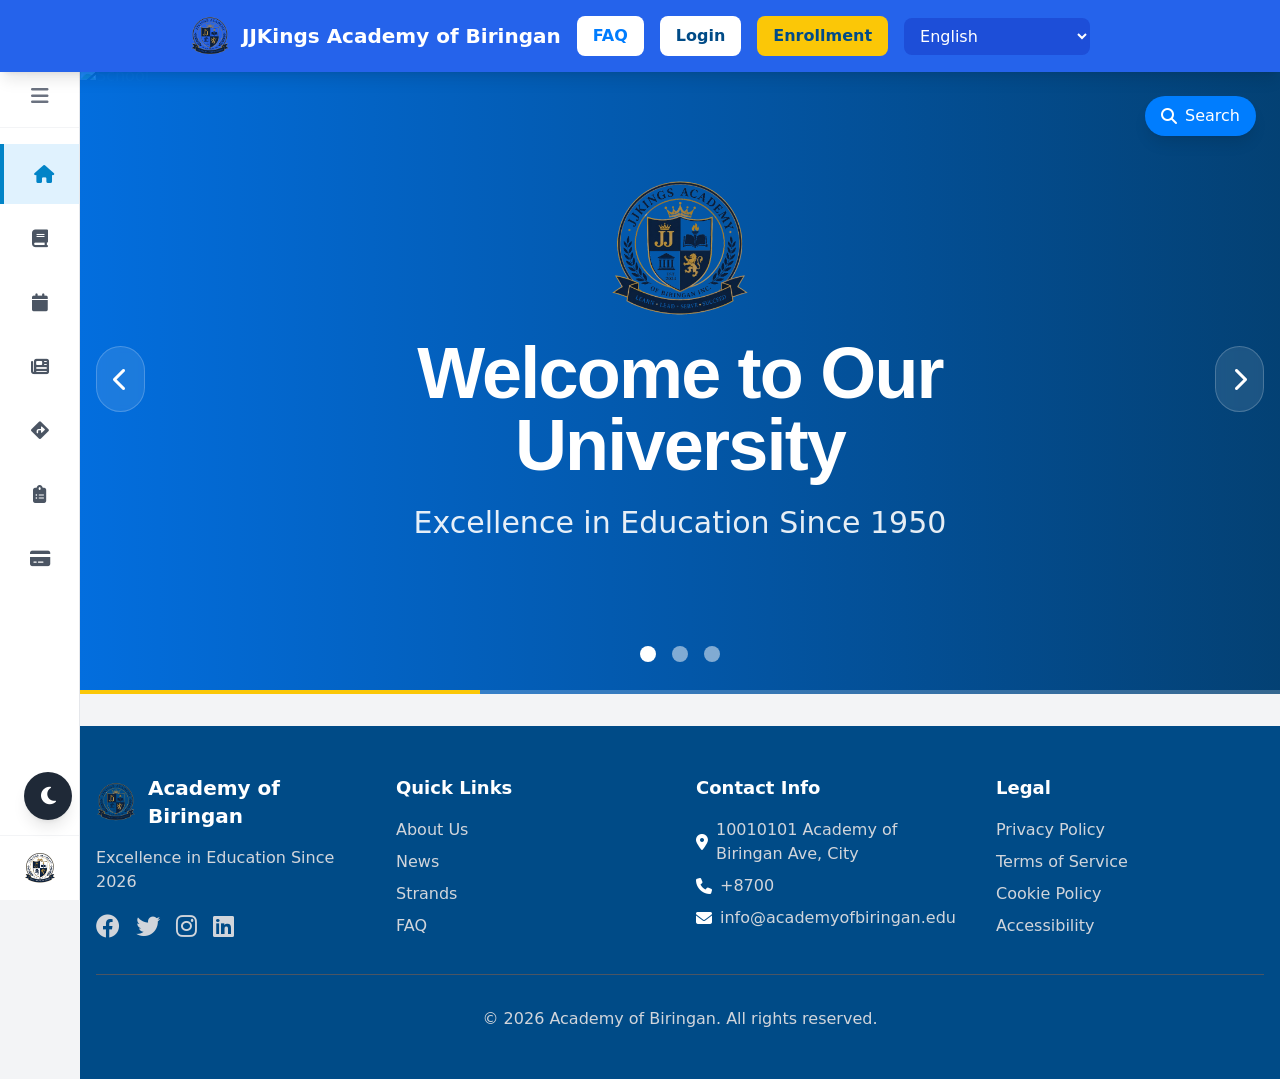
==== index.html @ 18d819c7 "Add files via upload" ====
<!doctype html>
<html lang="en">
  <head>
    <meta charset="UTF-8" />
    <meta name="viewport" content="width=device-width, initial-scale=1.0" />
    <title>Enrollment System</title>
    <script>
      (function() {
        const isDark = localStorage.getItem('darkMode') === 'enabled';
        if (isDark) {
          document.documentElement.classList.add('dark-mode');
        }
      })();
    </script>
    <script src="javascript/tailwind.js"></script>
    <link rel="stylesheet" href="css/all.min.css" />
    <script src="javascript/sweetalert2.all.min.js"></script>
    <script src="javascript/vue.global.js"></script>
    <link rel="stylesheet" href="css/styles.css" />
  </head>
  <body class="bg-gray-100 min-h-screen overflow-x-hidden">
    <!-- Welcome Page Navigation -->
    <nav
      id="welcomeNav"
      class="bg-blue-600 shadow-lg fixed top-0 left-0 right-0 z-50"
    >
      <div class="max-w-7xl mx-auto px-4">
        <div class="flex justify-center items-center py-4 space-x-4">
          <div class="flex items-center space-x-3">
            <img src="img/new-logo.png" alt="Academy of Biringan Logo" class="h-10 w-auto" />
            <span class="text-white font-bold text-xl">JJKings Academy of Biringan</span>
          </div>
          <button
            onclick="showFAQModal()"
            class="bg-white text-[#007dfe] px-4 py-2 rounded-lg hover:bg-gray-100 transition font-bold"
          >
            FAQ
          </button>
          <button
            id="navLoginBtn"
            onclick="showLoginModal()"
            class="bg-white text-[#004b87] px-4 py-2 rounded-lg hover:bg-gray-100 transition font-bold"
          >
            Login
          </button>
          <button
            id="navLogoutBtn"
            onclick="showLogoutConfirmation()"
            class="bg-red-500 text-white px-4 py-2 rounded-lg hover:bg-red-600 transition font-bold hidden"
          >
            Logout
          </button>
          <button
            id="navEnrollBtn"
            onclick="window.location.href='register.html'"
            class="bg-[#fbc707] text-[#004b87] px-4 py-2 rounded-lg hover:bg-[#e5b500] transition font-bold"
          >
            Enrollment
          </button>
          <select
            id="languageSelect"
            class="bg-blue-700 text-white px-3 py-2 rounded-lg border-none cursor-pointer"
            onchange="changeLanguage(this.value)"
          >
            <option value="en">English</option>
            <option value="id">Bahasa Indonesia</option>
            <option value="zh">中文</option>
            <option value="ar">العربية</option>
            <option value="es">Español</option>
            <option value="fr">Français</option>
            <option value="de">Deutsch</option>
            <option value="ja">日本語</option>
            <option value="ko">한국어</option>
            <option value="pt">Português</option>
            <option value="ru">Русский</option>
            <option value="hi">हिन्दी</option>
            <option value="th">ไทย</option>
            <option value="vi">Tiếng Việt</option>
            <option value="tl">Filipino</option>
            <option value="ceb">Cebuano</option>
            <option value="ilo">Ilocano</option>
            <option value="hil">Hiligaynon</option>
          </select>
        </div>
      </div>
    </nav>

    <!-- Side Navigation Sidebar -->
    <div
      id="sidebarNav"
      class="fixed top-16 left-0 bottom-0 w-20 bg-white border-r border-gray-200 z-40 transition-all duration-300 flex flex-col justify-between"
    >
      <!-- Top Section: Menu Toggle & Navigation Items -->
      <div class="flex flex-col w-full">
        <!-- Toggle Button -->
        <button
          onclick="toggleSidebar()"
          class="flex items-center justify-center h-16 w-full text-gray-500 hover:text-gray-800 hover:bg-gray-100 transition border-b border-gray-100"
          title="Toggle Sidebar"
        >
          <i id="sidebarToggleIcon" class="fas fa-bars text-xl"></i>
        </button>

        <!-- Navigation Buttons -->
        <div class="flex flex-col space-y-1 py-4 w-full">
          <button
            onclick="switchTab('home')"
            class="tab-btn active flex items-center px-6 py-4 w-full text-gray-700 hover:bg-gray-100 transition whitespace-nowrap"
            data-tab="home"
            title="Home"
          >
            <i class="fas fa-home text-lg min-w-[32px]"></i>
            <span class="sidebar-text font-semibold text-sm">Home</span>
          </button>

          <button
            onclick="switchTab('programs')"
            class="tab-btn flex items-center px-6 py-4 w-full text-gray-700 hover:bg-gray-100 transition whitespace-nowrap"
            data-tab="programs"
            title="Programs"
          >
            <i class="fas fa-book text-lg min-w-[32px]"></i>
            <span class="sidebar-text font-semibold text-sm">Programs</span>
          </button>

          <button
            onclick="switchTab('events')"
            class="tab-btn flex items-center px-6 py-4 w-full text-gray-700 hover:bg-gray-100 transition whitespace-nowrap"
            data-tab="events"
            title="Events"
          >
            <i class="fas fa-calendar text-lg min-w-[32px]"></i>
            <span class="sidebar-text font-semibold text-sm">Events</span>
          </button>

          <button
            onclick="switchTab('news')"
            class="tab-btn flex items-center px-6 py-4 w-full text-gray-700 hover:bg-gray-100 transition whitespace-nowrap"
            data-tab="news"
            title="News"
          >
            <i class="fas fa-newspaper text-lg min-w-[32px]"></i>
            <span class="sidebar-text font-semibold text-sm">News</span>
          </button>

          <button
            onclick="switchTab('guide')"
            class="tab-btn flex items-center px-6 py-4 w-full text-gray-700 hover:bg-gray-100 transition whitespace-nowrap"
            data-tab="guide"
            title="Guide"
          >
            <i class="fas fa-directions text-lg min-w-[32px]"></i>
            <span class="sidebar-text font-semibold text-sm">Guide</span>
          </button>

          <button
            onclick="switchTab('requirements')"
            class="tab-btn flex items-center px-6 py-4 w-full text-gray-700 hover:bg-gray-100 transition whitespace-nowrap"
            data-tab="requirements"
            title="Requirements"
          >
            <i class="fas fa-clipboard-list text-lg min-w-[32px]"></i>
            <span class="sidebar-text font-semibold text-sm">Requirements</span>
          </button>

          <button
            onclick="switchTab('payment')"
            class="tab-btn flex items-center px-6 py-4 w-full text-gray-700 hover:bg-gray-100 transition whitespace-nowrap"
            data-tab="payment"
            title="Payment"
          >
            <i class="fas fa-credit-card text-lg min-w-[32px]"></i>
            <span class="sidebar-text font-semibold text-sm">Payment</span>
          </button>
        </div>
      </div>
      
      <!-- Bottom Section: Brand Logo -->
      <div class="py-4 border-t border-gray-100 flex justify-center items-center">
        <img src="img/new-logo.png" alt="Academy Logo" class="h-8 w-auto object-contain" />
      </div>
    </div>

    <!-- Main System Navigation -->
    <nav
      id="mainNav"
      class="bg-indigo-600 shadow-lg hidden fixed top-0 left-0 right-0 z-50"
    >
      <div class="max-w-7xl mx-auto px-4">
        <div class="flex justify-between items-center py-4">
          <div class="flex items-center space-x-2">
            <i class="fas fa-graduation-cap text-white text-2xl"></i>
            <span class="text-white font-bold text-xl">Enrollment System</span>
          </div>
          <div class="flex space-x-4">
            <button
              onclick="showAuthenticatedView(currentUser)"
              class="nav-btn text-white hover:bg-indigo-700 px-4 py-2 rounded-lg transition"
            >
              <i class="fas fa-tachometer-alt mr-2"></i>Dashboard
            </button>
            <button
              onclick="logoutUser()"
              class="nav-btn text-white hover:bg-indigo-700 px-4 py-2 rounded-lg transition"
            >
              <i class="fas fa-sign-out-alt mr-2"></i>Logout
            </button>
          </div>
        </div>
      </div>
    </nav>

    <!-- Main Content -->
    <main class="w-full transition-all duration-300">
      <!-- Home Tab Content -->
      <div id="home-tab" class="tab-content active">
        <!-- Welcome/Landing Section -->
        <section id="welcome" class="section w-full">
          <!-- Image Slider -->
          <div
            class="relative w-full h-[70vh] bg-gray-900 overflow-hidden"
          >
            <div id="slider" class="relative w-full h-full">
              <!-- Slide 1 -->
              <div
                class="slide absolute inset-0 transition-all duration-1000 ease-in-out opacity-100 transform scale-100"
              >
                <img
                  src="../Enrollment System/img/view_jjkings.png"
                  alt="School"
                  class="w-full h-full object-cover"
                />
                <div
                  class="absolute inset-0 bg-gradient-to-r from-[#007dfe]/85 to-[#004b87]/80"
                ></div>
                <div class="absolute inset-0 flex items-center justify-center">
                  <div class="text-center text-white px-4 max-w-4xl">
                      <img
                        src="img/new-logo.png"
                        alt="Academy Logo"
                        class="h-36 w-auto mx-auto mb-4 animate-pulse object-contain"
                      />
                    <h1
                      class="text-5xl md:text-7xl font-extrabold mb-6 tracking-tight"
                      style="font-family: &quot;Inter&quot;, sans-serif"
                    >
                      Welcome to Our Academy of Biringan
                    </h1>
                    <p class="text-xl md:text-3xl font-light mb-10 opacity-90">
                      Established 2026
                    </p>
                  </div>
                </div>
              </div>
              <!-- Slide 2 -->
              <div
                class="slide absolute inset-0 transition-all duration-1000 ease-in-out opacity-0 transform scale-105 pointer-events-none"
              >
                <img
                  src="https://images.unsplash.com/photo-1523050854058-8df90110c9f1?ixlib=rb-4.0.3&auto=format&fit=crop&w=1920&q=80"
                  alt="Students"
                  class="w-full h-full object-cover pointer-events-none"
                />
                <div
                  class="absolute inset-0 bg-gradient-to-r from-[#004b87]/85 to-[#007dfe]/80 pointer-events-none"
                ></div>
                <div
                  class="absolute inset-0 flex items-center justify-between px-8 md:px-16 z-10 pointer-events-none"
                >
                  <div
                    class="text-white max-w-4xl relative z-20 pointer-events-none"
                  >
                    <div class="mb-6">
                      <i
                        class="fas fa-users text-[#fbc707] text-6xl mb-4 animate-pulse"
                      ></i>
                    </div>
                    <h1
                      class="text-5xl md:text-7xl font-extrabold mb-6 tracking-tight"
                      style="font-family: &quot;Inter&quot;, sans-serif"
                    >
                      Join Our Community
                    </h1>
                    <p class="text-xl md:text-3xl font-light mb-6 opacity-90">
                      Learn, Grow, and Succeed Together
                    </p>
                    <div class="my-8 py-4 border-t border-b border-white/30">
                      <i
                        class="fas fa-book text-[#fbc707] text-5xl mb-4 animate-pulse"
                      ></i>
                      <h2
                        class="text-4xl md:text-5xl font-extrabold mb-4 tracking-tight"
                        style="font-family: &quot;Inter&quot;, sans-serif"
                      >
                        Mythical-Class Facilities
                      </h2>
                      <p class="text-xl md:text-2xl font-light opacity-90">
                        Modern Academy with State-of-the-Art Resources
                      </p>
                    </div>
                  </div>
                  <div class="z-30 pointer-events-none flex flex-col gap-4">
                    <button
                      id="enrollNowButton"
                      class="bg-[#fbc707] text-[#004b87] px-10 py-4 rounded-2xl text-xl font-bold hover:bg-[#e5b500] transition transform hover:scale-105 shadow-2xl cursor-pointer pointer-events-auto"
                    >
                      <i class="fas fa-user-plus mr-2"></i>Enroll Now!
                    </button>
                    <button
                      onclick="window.location.href='register.html'"
                      class="bg-white/20 backdrop-blur-sm text-white px-10 py-4 rounded-2xl text-xl font-semibold hover:bg-white/30 transition border-2 border-white/30 cursor-pointer pointer-events-auto"
                    >
                      <i class="fas fa-user-plus mr-2"></i>Enroll Now
                    </button>
                  </div>
                </div>
              </div>
              <!-- Slide 4 - News -->
              <div
                class="slide absolute inset-0 transition-all duration-1000 ease-in-out opacity-0 transform scale-105 pointer-events-none"
              >
                <img
                  src="https://images.unsplash.com/photo-1509062522246-3755977927d7?ixlib=rb-4.0.3&auto=format&fit=crop&w=1920&q=80"
                  alt="News"
                  class="w-full h-full object-cover pointer-events-none"
                />
                <div
                  class="absolute inset-0 bg-gradient-to-r from-[#fbc707]/85 to-[#007dfe]/80 pointer-events-none"
                ></div>
                <div
                  class="absolute inset-0 flex items-center justify-center z-10 pointer-events-none"
                >
                  <div
                    class="text-center text-white px-4 max-w-4xl relative z-20 pointer-events-none"
                  >
                    <div class="mb-6">
                      <i
                        class="fas fa-newspaper text-white text-6xl mb-4 animate-pulse"
                      ></i>
                    </div>
                    <h1
                      class="text-5xl md:text-7xl font-extrabold mb-6 tracking-tight"
                      style="font-family: &quot;Inter&quot;, sans-serif"
                    >
                      Latest News & Updates
                    </h1>
                    <p class="text-xl md:text-3xl font-light mb-10 opacity-90">
                      Stay Informed with Academy of Biringan Announcements
                    </p>
                    <button
                      onclick="switchTab('news')"
                      class="bg-white text-[#007dfe] px-10 py-4 rounded-2xl text-xl font-bold hover:bg-gray-100 transition transform hover:scale-105 shadow-2xl cursor-pointer pointer-events-auto"
                    >
                      <i class="fas fa-newspaper mr-2"></i>Latest News
                    </button>
                  </div>
                </div>
              </div>
            </div>
            <!-- Slider Progress Bar -->
            <div class="absolute bottom-0 left-0 right-0 h-1 bg-white/20 z-10">
              <div
                id="sliderProgress"
                class="h-full bg-[#fbc707] transition-all duration-1000 ease-in-out"
                style="width: 33.33%"
              ></div>
            </div>
            <!-- Slider Controls -->
            <div
              class="absolute bottom-8 left-1/2 transform -translate-x-1/2 flex space-x-4 z-10"
            >
              <button
                onclick="goToSlide(0)"
                class="slider-dot w-4 h-4 rounded-full bg-white opacity-100 transition-all duration-300 hover:scale-125"
              ></button>
              <button
                onclick="goToSlide(1)"
                class="slider-dot w-4 h-4 rounded-full bg-white opacity-50 transition-all duration-300 hover:scale-125"
              ></button>
              <button
                onclick="goToSlide(2)"
                class="slider-dot w-4 h-4 rounded-full bg-white opacity-50 transition-all duration-300 hover:scale-125"
              ></button>
            </div>
            <!-- Arrow Controls -->
            <button
              onclick="prevSlide()"
              class="absolute left-4 top-1/2 transform -translate-y-1/2 bg-white/10 backdrop-blur-sm hover:bg-white/20 text-white p-4 rounded-full transition-all duration-300 hover:scale-110 border border-white/20 z-10"
            >
              <i class="fas fa-chevron-left text-2xl"></i>
            </button>
            <button
              onclick="nextSlide()"
              class="absolute right-4 top-1/2 transform -translate-y-1/2 bg-white/10 backdrop-blur-sm hover:bg-white/20 text-white p-4 rounded-full transition-all duration-300 hover:scale-110 border border-white/20 z-10"
            >
              <i class="fas fa-chevron-right text-2xl"></i>
            </button>
          </div>
        </section>
      </div>

      <!-- News Tab Content -->
      <div id="news-tab" class="tab-content">
        <!-- News Section -->
        <section id="news" class="max-w-7xl mx-auto px-4 pt-4 pb-16">
          <div class="text-center mb-12">
            <h1 class="text-4xl font-bold text-gray-800 mb-4">Latest News</h1>
            <p class="text-xl text-gray-600">
              Stay updated with Academy of Biringan announcements and events
            </p>
          </div>
          <div class="grid md:grid-cols-3 gap-6">
            <div
              class="group bg-white rounded-xl shadow-md overflow-hidden hover:shadow-xl transition-all duration-300 transform hover:-translate-y-2"
            >
              <div class="relative h-48 w-full overflow-hidden">
                <img
                  src="img/news1.png"
                  alt="News 1"
                  class="w-full h-full object-cover transition-transform duration-500 group-hover:scale-110"
                />
              </div>
              <div class="p-6">
                <span class="text-[#007dfe] text-sm font-semibold"
                  >ENROLLMENT</span
                >
                <h3 class="text-xl font-bold text-gray-800 mt-2 mb-3">
                  Information about Enrollment
                </h3>
                <p class="text-gray-600 mb-4">
                  Start your journey at Academy of Biringan! Enrollment for the upcoming school year is now accepting applications for Junior High and Senior High students.
                </p>
                <button
                  onclick="
                    showNewsModal(
                      'Information about Enrollment',
                      'ENROLLMENT',
                      `<p class='mb-3 text-gray-500 text-xs font-semibold'><i class='fas fa-calendar-alt mr-1'></i>Published: July 1, 2026 | By: Admissions Board</p><p class='mb-4'>Start your journey at the Academy of Biringan! Enrollment for the upcoming school year is now officially open and accepting applications for both Junior High School and Senior High School levels.</p><h4 class='font-bold text-gray-800 mb-2'>Available Tracks & Strands:</h4><ul class='list-disc list-inside mb-4 space-y-1 pl-2 text-sm'><li><strong>STEM Track:</strong> Science, Technology, Engineering, and Mathematics</li><li><strong>ABM Track:</strong> Accountancy, Business, and Management</li><li><strong>HUMSS Track:</strong> Humanities and Social Sciences</li><li><strong>TVL Track:</strong> Computer System Servicing (CSS), Information & Communications Technology (ICT), and Home Economics (HE)</li></ul><h4 class='font-bold text-gray-800 mb-2'>Required Documents:</h4><ul class='list-disc list-inside mb-4 space-y-1 pl-2 text-sm'><li>Completed Application Form</li><li>SF9 / Progress Report Card (Form 138)</li><li>PSA Birth Certificate (Original & Copy)</li><li>Good Moral Character Certificate</li><li>2x2 ID Photo (2 copies)</li></ul><div class='bg-green-50 border-l-4 border-green-500 p-3.5 rounded-xl my-4'><p class='text-sm text-green-700 font-extrabold'><i class='fas fa-percent mr-2'></i>Early Enrollee Privilege:</p><p class='text-xs text-green-600 font-semibold'>Submit requirements before July 15, 2026, to qualify for a 10% discount on initial tuition fees!</p></div>`,
                      'img/news1.png',
                    )
                  "
                  class="text-[#007dfe] font-semibold hover:underline"
                >
                  Read More
                </button>
              </div>
            </div>
            <div
              class="group bg-white rounded-xl shadow-md overflow-hidden hover:shadow-xl transition-all duration-300 transform hover:-translate-y-2"
            >
              <div class="relative h-48 w-full overflow-hidden">
                <img
                  src="img/news2.png"
                  alt="News 2"
                  class="w-full h-full object-cover transition-transform duration-500 group-hover:scale-110"
                />
              </div>
              <div class="p-6">
                <span class="text-[#fbc707] text-sm font-semibold">SCHOOL YEAR OPENING</span>
                <h3 class="text-xl font-bold text-gray-800 mt-2 mb-3">
                  School Year 2026-2027 Opening
                </h3>
                <p class="text-gray-600 mb-4">
                  Welcome to the new academic year! Join us as we begin another exciting journey of learning and growth at Academy of Biringan.
                </p>
                <button
                  onclick="
                    showNewsModal(
                      'School Year 2026-2027 Opening & Activities',
                      'EVENT',
                      `<p class='mb-3 text-gray-500 text-xs font-semibold'><i class='fas fa-calendar-alt mr-1'></i>Published: June 28, 2026 | By: Academic Board</p><p class='mb-4'>Welcome to the new school year! Academy of Biringan is excited to begin another journey of academic excellence, personal growth, and student success. Classes for SY 2026-2027 will officially commence on <strong>August 15, 2026</strong>.</p><h4 class='font-bold text-gray-800 mb-2'>Pre-Opening Activities:</h4><ul class='list-disc list-inside mb-4 space-y-1 pl-2 text-sm'><li><strong>July 15, 2026:</strong> Academy Open House and Parent-Teacher Orientation</li><li><strong>August 1-5, 2026:</strong> Section assignments release and uniform distribution</li><li><strong>August 10-12, 2026:</strong> Student Leadership Boot Camp</li></ul><h4 class='font-bold text-gray-800 mb-2'>Registrar Guidelines:</h4><p class='mb-4 text-sm'>Please settle any pending enrollment confirmations at the Registrar's office before August 5 to secure your section placement.</p><div class='bg-blue-50 border-l-4 border-blue-500 p-3.5 rounded-xl my-4'><p class='text-sm text-blue-700 font-extrabold'><i class='fas fa-info-circle mr-2'></i>Mandatory Orientation:</p><p class='text-xs text-blue-600 font-semibold'>New Student Orientation is scheduled for August 12, 2026, at 9:00 AM in the Main Gymnasium. Attendance is highly encouraged.</p></div>`,
                      'img/news2.png',
                    )
                  "
                  class="text-[#007dfe] font-semibold hover:underline"
                >
                  Read More
                </button>
              </div>
            </div>
            <div
              class="group bg-white rounded-xl shadow-md overflow-hidden hover:shadow-xl transition-all duration-300 transform hover:-translate-y-2"
            >
              <div class="relative h-48 w-full overflow-hidden">
                <img
                  src="img/news3.png"
                  alt="News 3"
                  class="w-full h-full object-cover transition-transform duration-500 group-hover:scale-110"
                />
              </div>
              <div class="p-6">
                <span class="text-[#007dfe] text-sm font-semibold"
                  >SPORTS</span
                >
                <h3 class="text-xl font-bold text-gray-800 mt-2 mb-3">
                  Basketball and Volleyball Tryouts Now Open
                </h3>
                <p class="text-gray-600 mb-4">
                  Our academy is looking for future basketball and volleyball players to join our varsity teams. Show your skills and represent Academy of Biringan!
                </p>
                <button
                  onclick="
                    showNewsModal(
                      'Basketball and Volleyball Tryouts Now Open',
                      'SPORTS',
                      `<p class='mb-3 text-gray-500 text-xs font-semibold'><i class='fas fa-calendar-alt mr-1'></i>Published: June 25, 2026 | By: Athletics Department</p><p class='mb-4'>Our academy is looking for talented basketball and volleyball athletes to represent Biringan in regional and national sports tournaments. Show your skills and earn a spot on our varsity teams!</p><h4 class='font-bold text-gray-800 mb-2'>Tryout Schedule & Venues:</h4><ul class='list-disc list-inside mb-4 space-y-1 pl-2 text-sm'><li><strong>Basketball (Boys & Girls):</strong> July 20, 2026 • 8:00 AM - 12:00 PM • Main Gymnasium</li><li><strong>Volleyball (Boys & Girls):</strong> July 21, 2026 • 1:00 PM - 5:00 PM • Outdoor Court</li></ul><h4 class='font-bold text-gray-800 mb-2'>Candidate Requirements:</h4><ul class='list-disc list-inside mb-4 space-y-1 pl-2 text-sm'><li>Currently enrolled student of Academy of Biringan</li><li>Signed Parent / Guardian consent slip</li><li>Proper athletic sports uniform and shoes</li><li>Personal water bottle and towels</li></ul><div class='bg-red-50 border-l-4 border-red-500 p-3.5 rounded-xl my-4'><p class='text-sm text-red-700 font-extrabold'><i class='fas fa-trophy mr-2'></i>Varsity Athlete Benefits:</p><p class='text-xs text-red-600 font-semibold'>Selected players receive full/partial tuition discounts, free training uniforms, academic support, and professional sports coaching.</p></div>`,
                      'img/news3.png',
                    )
                  "
                  class="text-[#007dfe] font-semibold hover:underline"
                >
                  Read More
                </button>
              </div>
            </div>
          </div>
        </section>
      </div>

      <!-- Programs Tab Content -->
      <div id="programs-tab" class="tab-content">
        <!-- Programs Section -->
        <section id="programs" class="max-w-7xl mx-auto px-4 pt-4 pb-16">
          <div class="text-center mb-12">
            <h1 class="text-4xl font-bold text-gray-800 mb-4">
              Strands for Senior High Students
            </h1>
            <p class="text-xl text-gray-600">
              Choose your track and prepare for your future career
            </p>
          </div>

          <!-- Strand Filter -->
          <div class="flex flex-wrap justify-center gap-2 mb-10">
            <button
              onclick="filterPrograms('all')"
              class="program-filter-btn active bg-blue-600 text-white shadow-md px-6 py-2.5 rounded-full font-semibold text-sm transition-all duration-300 transform hover:scale-105"
            >
              All Strands
            </button>
            <button
              onclick="filterPrograms('academic')"
              class="program-filter-btn bg-white text-gray-700 border border-gray-200 hover:bg-gray-50 px-6 py-2.5 rounded-full font-semibold text-sm transition-all duration-300 transform hover:scale-105"
            >
              Academic Track
            </button>
            <button
              onclick="filterPrograms('tvl')"
              class="program-filter-btn bg-white text-gray-700 border border-gray-200 hover:bg-gray-50 px-6 py-2.5 rounded-full font-semibold text-sm transition-all duration-300 transform hover:scale-105"
            >
              TVL Track
            </button>
          </div>

          <div id="programsGrid" class="grid md:grid-cols-3 gap-6">
            <!-- CSS -->
            <div
              data-category="tvl"
              class="group bg-white rounded-xl shadow-md overflow-hidden hover:shadow-xl transition-all duration-300 transform hover:-translate-y-2"
            >
              <div class="relative h-48 w-full overflow-hidden">
                <img
                  src="img/css_strand.jpg"
                  alt="CSS"
                  class="w-full h-full object-cover transition-transform duration-500 group-hover:scale-110"
                />
                <div class="absolute inset-0 bg-gradient-to-t from-gray-900/60 to-transparent flex items-end p-4">
                  <div class="bg-white/20 backdrop-blur-md p-2.5 rounded-lg border border-white/10">
                    <i class="fas fa-desktop text-white text-xl"></i>
                  </div>
                </div>
              </div>
              <div class="p-6">
                <span class="inline-block bg-blue-600 text-white text-xs font-bold px-3 py-1 rounded-full mb-3">TVL Track</span>
                <h3 class="text-xl font-bold text-gray-800 mb-3">
                  Computer System Servicing (CSS)
                </h3>
                <p class="text-gray-600 mb-4">
                  Learn to install, configure, and maintain computer systems and networks. Focus on hardware and software troubleshooting.
                </p>
                <div class="flex items-center text-sm text-gray-500 mb-4">
                  <i class="fas fa-clock mr-2"></i>
                  <span>2 Years</span>
                  <span class="mx-2">•</span>
                  <i class="fas fa-graduation-cap mr-2"></i>
                  <span>Senior High</span>
                </div>
                <button
                  onclick="
                    showProgramModal(
                      'Computer System Servicing (CSS)',
                      '2 Years',
                      'Senior High',
                      'Learn to install, configure, and maintain computer systems and networks. Focus on hardware and software troubleshooting.',
                      [
                        'Computer Systems Servicing',
                        'Network Configuration',
                        'Hardware Maintenance',
                        'Software Installation',
                        'Troubleshooting Techniques',
                      ],
                      [
                        'Computer Technician',
                        'Network Administrator',
                        'IT Support Specialist',
                        'Service Center Technician',
                        'Hardware Specialist',
                      ],
                    )
                  "
                  class="w-full bg-[#007dfe] text-white py-2 rounded-lg hover:bg-[#004b87] transition font-semibold"
                >
                  Read More
                </button>
              </div>
            </div>
            <!-- ICT -->
            <div
              data-category="tvl"
              class="group bg-white rounded-xl shadow-md overflow-hidden hover:shadow-xl transition-all duration-300 transform hover:-translate-y-2"
            >
              <div class="relative h-48 w-full overflow-hidden">
                <img
                  src="img/ict_strand.jpg"
                  alt="ICT"
                  class="w-full h-full object-cover transition-transform duration-500 group-hover:scale-110"
                />
                <div class="absolute inset-0 bg-gradient-to-t from-gray-900/60 to-transparent flex items-end p-4">
                  <div class="bg-white/20 backdrop-blur-md p-2.5 rounded-lg border border-white/10">
                    <i class="fas fa-laptop-code text-white text-xl"></i>
                  </div>
                </div>
              </div>
              <div class="p-6">
                <span class="inline-block bg-blue-600 text-white text-xs font-bold px-3 py-1 rounded-full mb-3">TVL Track</span>
                <h3 class="text-xl font-bold text-gray-800 mb-3">
                  Information & Communications Technology (ICT)
                </h3>
                <p class="text-gray-600 mb-4">
                  Master programming, web development, and digital technologies. Prepare for careers in the tech industry.
                </p>
                <div class="flex items-center text-sm text-gray-500 mb-4">
                  <i class="fas fa-clock mr-2"></i>
                  <span>2 Years</span>
                  <span class="mx-2">•</span>
                  <i class="fas fa-graduation-cap mr-2"></i>
                  <span>Senior High</span>
                </div>
                <button
                  onclick="
                    showProgramModal(
                      'Information & Communications Technology (ICT)',
                      '2 Years',
                      'Senior High',
                      'Master programming, web development, and digital technologies. Prepare for careers in the tech industry.',
                      [
                        'Programming Fundamentals',
                        'Web Development',
                        'Database Management',
                        'Mobile App Development',
                        'Digital Media Design',
                      ],
                      [
                        'Web Developer',
                        'Software Engineer',
                        'App Developer',
                        'Digital Marketer',
                        'IT Support',
                      ],
                    )
                  "
                  class="w-full bg-[#007dfe] text-white py-2 rounded-lg hover:bg-[#004b87] transition font-semibold"
                >
                  Read More
                </button>
              </div>
            </div>
            <!-- STEM -->
            <div
              data-category="academic"
              class="group bg-white rounded-xl shadow-md overflow-hidden hover:shadow-xl transition-all duration-300 transform hover:-translate-y-2"
            >
              <div class="relative h-48 w-full overflow-hidden">
                <img
                  src="img/stem_strand.jpg"
                  alt="STEM"
                  class="w-full h-full object-cover transition-transform duration-500 group-hover:scale-110"
                />
                <div class="absolute inset-0 bg-gradient-to-t from-gray-900/60 to-transparent flex items-end p-4">
                  <div class="bg-white/20 backdrop-blur-md p-2.5 rounded-lg border border-white/10">
                    <i class="fas fa-flask text-white text-xl"></i>
                  </div>
                </div>
              </div>
              <div class="p-6">
                <span class="inline-block bg-blue-600 text-white text-xs font-bold px-3 py-1 rounded-full mb-3">STEM Track</span>
                <h3 class="text-xl font-bold text-gray-800 mb-3">STEM</h3>
                <p class="text-gray-600 mb-4">
                  Prepare for careers in science, technology, engineering, and mathematics. Focus on advanced sciences and research.
                </p>
                <div class="flex items-center text-sm text-gray-500 mb-4">
                  <i class="fas fa-clock mr-2"></i>
                  <span>2 Years</span>
                  <span class="mx-2">•</span>
                  <i class="fas fa-graduation-cap mr-2"></i>
                  <span>Senior High</span>
                </div>
                <button
                  onclick="
                    showProgramModal(
                      'STEM',
                      '2 Years',
                      'Senior High',
                      'Prepare for careers in science, technology, engineering, and mathematics. Focus on advanced sciences and research.',
                      [
                        'Physics',
                        'Chemistry',
                        'Biology',
                        'Calculus',
                        'Research Methods',
                      ],
                      [
                        'Engineer',
                        'Scientist',
                        'Doctor',
                        'Architect',
                        'Data Analyst',
                      ],
                    )
                  "
                  class="w-full bg-blue-600 text-white py-2 rounded-lg hover:bg-blue-700 transition font-semibold"
                >
                  Read More
                </button>
              </div>
            </div>
            <!-- ABM -->
            <div
              data-category="academic"
              class="group bg-white rounded-xl shadow-md overflow-hidden hover:shadow-xl transition-all duration-300 transform hover:-translate-y-2"
            >
              <div class="relative h-48 w-full overflow-hidden">
                <img
                  src="img/abm_strand.jpg"
                  alt="ABM"
                  class="w-full h-full object-cover transition-transform duration-500 group-hover:scale-110"
                />
                <div class="absolute inset-0 bg-gradient-to-t from-gray-900/60 to-transparent flex items-end p-4">
                  <div class="bg-white/20 backdrop-blur-md p-2.5 rounded-lg border border-white/10">
                    <i class="fas fa-chart-line text-white text-xl"></i>
                  </div>
                </div>
              </div>
              <div class="p-6">
                <span class="inline-block bg-blue-600 text-white text-xs font-bold px-3 py-1 rounded-full mb-3">ABM Track</span>
                <h3 class="text-xl font-bold text-gray-800 mb-3">ABM</h3>
                <p class="text-gray-600 mb-4">
                  Learn accountancy, business, and management fundamentals. Prepare for careers in business, finance, and entrepreneurship.
                </p>
                <div class="flex items-center text-sm text-gray-500 mb-4">
                  <i class="fas fa-clock mr-2"></i>
                  <span>2 Years</span>
                  <span class="mx-2">•</span>
                  <i class="fas fa-graduation-cap mr-2"></i>
                  <span>Senior High</span>
                </div>
                <button
                  onclick="
                    showProgramModal(
                      'ABM',
                      '2 Years',
                      'Senior High',
                      'Learn accountancy, business, and management fundamentals. Prepare for careers in business, finance, and entrepreneurship.',
                      [
                        'Fundamentals of Accountancy',
                        'Business Math',
                        'Business Management',
                        'Marketing Principles',
                        'Organization & Management',
                      ],
                      [
                        'Accountant',
                        'Business Manager',
                        'Entrepreneur',
                        'Marketing Specialist',
                        'Financial Analyst',
                      ],
                    )
                  "
                  class="w-full bg-[#007dfe] text-white py-2 rounded-lg hover:bg-[#004b87] transition font-semibold"
                >
                  Read More
                </button>
              </div>
            </div>
            <!-- TVL-HE -->
            <div
              data-category="tvl"
              class="group bg-white rounded-xl shadow-md overflow-hidden hover:shadow-xl transition-all duration-300 transform hover:-translate-y-2"
            >
              <div class="relative h-48 w-full overflow-hidden">
                <img
                  src="img/he_strand.jpg"
                  alt="TVL-HE"
                  class="w-full h-full object-cover transition-transform duration-500 group-hover:scale-110"
                />
                <div class="absolute inset-0 bg-gradient-to-t from-gray-900/60 to-transparent flex items-end p-4">
                  <div class="bg-white/20 backdrop-blur-md p-2.5 rounded-lg border border-white/10">
                    <i class="fas fa-utensils text-white text-xl"></i>
                  </div>
                </div>
              </div>
              <div class="p-6">
                <span class="inline-block bg-blue-600 text-white text-xs font-bold px-3 py-1 rounded-full mb-3">TVL Track</span>
                <h3 class="text-xl font-bold text-gray-800 mb-3">TVL - HE</h3>
                <p class="text-gray-600 mb-4">
                  Home Economics strand focuses on culinary arts, food and beverage services, bread and pastry production, and hospitality management.
                </p>
                <div class="flex items-center text-sm text-gray-500 mb-4">
                  <i class="fas fa-clock mr-2"></i>
                  <span>2 Years</span>
                  <span class="mx-2">•</span>
                  <i class="fas fa-graduation-cap mr-2"></i>
                  <span>Senior High</span>
                </div>
                <button
                  onclick="
                    showProgramModal(
                      'TVL - HE (Home Economics)',
                      '2 Years',
                      'Senior High',
                      'The Home Economics strand prepares students for careers in the hospitality, culinary, and service industries by providing hands-on training and certification opportunities.',
                      [
                        'Cookery',
                        'Bread & Pastry Production',
                        'Food & Beverage Services',
                        'Housekeeping & Hospitality',
                        'Tourism Promotion Services'
                      ],
                      [
                        'Chef / Cook',
                        'Baker / Pastry Chef',
                        'Restaurant Manager',
                        'Hotel Staff / Housekeeper',
                        'Tourism Agent',
                        'Food Entrepreneur'
                      ],
                    )
                  "
                  class="w-full bg-[#007dfe] text-white py-2 rounded-lg hover:bg-[#004b87] transition font-semibold"
                >
                  Read More
                </button>
              </div>
            </div>
            <!-- HUMSS -->
            <div
              data-category="academic"
              class="group bg-white rounded-xl shadow-md overflow-hidden hover:shadow-xl transition-all duration-300 transform hover:-translate-y-2"
            >
              <div class="relative h-48 w-full overflow-hidden">
                <img
                  src="img/humss_strand.jpg"
                  alt="HUMSS"
                  class="w-full h-full object-cover transition-transform duration-500 group-hover:scale-110"
                />
                <div class="absolute inset-0 bg-gradient-to-t from-gray-900/60 to-transparent flex items-end p-4">
                  <div class="bg-white/20 backdrop-blur-md p-2.5 rounded-lg border border-white/10">
                    <i class="fas fa-users text-white text-xl"></i>
                  </div>
                </div>
              </div>
              <div class="p-6">
                <span class="inline-block bg-blue-600 text-white text-xs font-bold px-3 py-1 rounded-full mb-3">HUMSS Track</span>
                <h3 class="text-xl font-bold text-gray-800 mb-3">HUMSS</h3>
                <p class="text-gray-600 mb-4">
                  Study humanities and social sciences. Focus on communication, social behavior, and understanding human society.
                </p>
                <div class="flex items-center text-sm text-gray-500 mb-4">
                  <i class="fas fa-clock mr-2"></i>
                  <span>2 Years</span>
                  <span class="mx-2">•</span>
                  <i class="fas fa-graduation-cap mr-2"></i>
                  <span>Senior High</span>
                </div>
                <button
                  onclick="
                    showProgramModal(
                      'HUMSS',
                      '2 Years',
                      'Senior High',
                      'Study humanities and social sciences. Focus on communication, social behavior, and understanding human society.',
                      [
                        'Philippine Politics',
                        'Social Sciences',
                        'Communication Skills',
                        'Psychology',
                        'Community Engagement',
                      ],
                      [
                        'Lawyer',
                        'Teacher',
                        'Social Worker',
                        'Journalist',
                        'Public Servant',
                      ],
                    )
                  "
                  class="w-full bg-[#007dfe] text-white py-2 rounded-lg hover:bg-[#004b87] transition font-semibold"
                >
                  Read More
                </button>
              </div>
            </div>
          </div>

          <!-- Recommendation Quiz Container -->
          <div class="mt-16 bg-gradient-to-r from-blue-600 to-indigo-700 rounded-3xl shadow-xl p-8 md:p-12 text-white max-w-4xl mx-auto relative overflow-hidden animate-fade-in">
            <!-- Background highlights for rich aesthetics -->
            <div class="absolute -right-10 -bottom-10 w-40 h-40 bg-white/10 rounded-full blur-2xl"></div>
            <div class="absolute -left-10 -top-10 w-40 h-40 bg-indigo-500/20 rounded-full blur-2xl"></div>
            
            <div id="quiz-intro" class="relative z-10 text-center">
              <span class="bg-white/20 text-white text-xs font-bold px-3 py-1 rounded-full uppercase tracking-wider mb-4 inline-block">Interactive Alignment Tool</span>
              <h2 class="text-3xl md:text-4xl font-extrabold mb-4">Unsure Which Strand to Choose?</h2>
              <p class="text-blue-100 text-lg mb-8 max-w-2xl mx-auto">Take our quick 1-minute career alignment assessment to find the academic strand that matches your passions and future goals.</p>
              <button onclick="startStrandQuiz()" class="bg-[#fbc707] hover:bg-[#e5b500] text-[#004b87] font-extrabold px-8 py-4 rounded-xl text-lg shadow-lg hover:scale-105 transition transform duration-300">
                <i class="fas fa-play mr-2"></i>Start Recommendation Assessment
              </button>
            </div>

            <!-- Quiz Questions -->
            <div id="quiz-questions" class="relative z-10 hidden">
              <!-- Question Progress -->
              <div class="flex justify-between items-center mb-6 text-sm text-blue-200">
                <span id="quiz-progress-text">Question 1 of 3</span>
                <div class="w-1/3 bg-white/20 h-2 rounded-full overflow-hidden">
                  <div id="quiz-progress-bar" class="bg-[#fbc707] h-full" style="width: 33%"></div>
                </div>
              </div>
              
              <!-- Question Content -->
              <div id="quiz-question-box">
                <h3 id="quiz-question-title" class="text-2xl font-bold mb-6">What subject or activity excites you the most?</h3>
                <div id="quiz-options" class="grid gap-3">
                  <!-- Options rendered dynamically -->
                </div>
              </div>
            </div>

            <!-- Quiz Result -->
            <div id="quiz-result" class="relative z-10 hidden text-center">
              <h3 class="text-2xl font-bold mb-2 text-blue-200">Your Recommended Strand:</h3>
              <div class="my-6 inline-block bg-white/10 backdrop-blur-md rounded-2xl p-6 border border-white/20">
                <i id="result-icon" class="fas fa-laptop-code text-5xl text-[#fbc707] mb-4 block"></i>
                <h4 id="result-strand-name" class="text-3xl font-extrabold text-white mb-2">Information & Communications Technology (ICT)</h4>
                <p id="result-strand-desc" class="text-blue-100 max-w-md mx-auto text-sm leading-relaxed mb-4">You are highly aligned with computer science, technology, and coding. This track will prepare you for software development and engineering careers.</p>
              </div>
              <div class="flex justify-center space-x-4">
                <button onclick="viewRecommendedStrand()" class="bg-[#fbc707] text-[#004b87] font-extrabold px-6 py-3 rounded-xl hover:bg-[#e5b500] transition transform hover:scale-105">
                  <i class="fas fa-info-circle mr-2"></i>View Strand Details
                </button>
                <button onclick="resetStrandQuiz()" class="bg-transparent border border-white/40 text-white font-bold px-6 py-3 rounded-xl hover:bg-white/10 transition">
                  <i class="fas fa-redo mr-2"></i>Retake Quiz
                </button>
              </div>
            </div>
          </div>
          <div class="mt-12 text-center">
            <button
              onclick="window.location.href='register.html'"
              class="bg-[#007dfe] text-white px-8 py-3 rounded-lg hover:bg-[#004b87] transition font-semibold"
            >
              <i class="fas fa-arrow-right mr-2"></i>Apply to a Program
            </button>
            <p class="mt-4 text-gray-600">
              Need help? 
              <a href="#" onclick="switchTab('guide')" class="text-[#007dfe] font-semibold hover:underline">
                Check our Enrollment Guide
              </a>
            </p>
          </div>
        </section>
      </div>

      <!-- Guide Tab Content -->
      <div id="guide-tab" class="tab-content">
        <!-- Guide Section -->
        <section id="guide" class="max-w-7xl mx-auto px-4 pt-4 pb-16">
          <div class="text-center mb-12">
            <h1 class="text-4xl font-bold text-gray-800 mb-4">
              Enrollment Guide
            </h1>
            <p class="text-xl text-gray-600">
              Follow these simple steps to enroll at Academy of Biringan (Junior High & Senior High)
            </p>
          </div>
          <div class="grid md:grid-cols-4 gap-6">
            <div
              class="bg-white rounded-xl shadow-md p-6 hover:shadow-lg transition text-center"
            >
              <div
                class="w-16 h-16 bg-[#007dfe] rounded-full flex items-center justify-center mx-auto mb-4"
              >
                <span class="text-white text-2xl font-bold">1</span>
              </div>
              <h3 class="text-xl font-bold text-gray-800 mb-3">
                Create Account
              </h3>
              <p class="text-gray-600">
                Register as a new student by clicking the Enroll button and
                filling in your personal information.
              </p>
            </div>
            <div
              class="bg-white rounded-xl shadow-md p-6 hover:shadow-lg transition text-center"
            >
              <div
                class="w-16 h-16 bg-[#007dfe] rounded-full flex items-center justify-center mx-auto mb-4"
              >
                <span class="text-white text-2xl font-bold">2</span>
              </div>
              <h3 class="text-xl font-bold text-gray-800 mb-3">
                Complete Profile
              </h3>
              <p class="text-gray-600">
                Fill out your academic background, contact details, and upload
                required documents (birth certificate, report card, 2x2 ID).
              </p>
            </div>
            <div
              class="bg-white rounded-xl shadow-md p-6 hover:shadow-lg transition text-center"
            >
              <div
                class="w-16 h-16 bg-[#007dfe] rounded-full flex items-center justify-center mx-auto mb-4"
              >
                <span class="text-white text-2xl font-bold">3</span>
              </div>
              <h3 class="text-xl font-bold text-gray-800 mb-3">
                Select Strand
              </h3>
              <p class="text-gray-600">
                Choose your track: TVL (CSS, ICT, HE), STEM, ABM, or HUMSS for Senior High, or Junior High level.
              </p>
            </div>
            <div
              class="bg-white rounded-xl shadow-md p-6 hover:shadow-lg transition text-center"
            >
              <div
                class="w-16 h-16 bg-[#fbc707] rounded-full flex items-center justify-center mx-auto mb-4"
              >
                <span class="text-[#004b87] text-2xl font-bold">4</span>
              </div>
              <h3 class="text-xl font-bold text-gray-800 mb-3">
                Confirm & Pay
              </h3>
              <p class="text-gray-600">
                Review your enrollment, pay at the Finance Office (Main Building, 2nd Floor), and receive your student ID.
              </p>
            </div>
          </div>

          <!-- Need Help? -->
          <div class="mt-12 bg-[#007dfe]/10 rounded-xl p-8">
            <div class="flex items-start space-x-4">
              <div class="bg-[#007dfe] text-white p-3 rounded-lg">
                <i class="fas fa-lightbulb text-2xl"></i>
              </div>
              <div>
                <h3 class="text-xl font-bold text-gray-800 mb-2">Need Help?</h3>
                <p class="text-gray-600">
                  If you encounter any issues during the enrollment process,
                  please contact our admissions office at
                  admissions@academyofbiringan.edu or call +62 21 1234 5678.
                </p>
              </div>
            </div>
          </div>
        </section>
      </div>

      <!-- Requirements Tab Content -->
      <div id="requirements-tab" class="tab-content">
        <!-- Requirements Section -->
        <section id="requirements" class="max-w-7xl mx-auto px-4 pt-4 pb-16">
          <div class="text-center mb-12">
            <h1 class="text-4xl font-bold text-gray-800 mb-4">
              Requirements for Enrollment Confirmation
            </h1>
            <p class="text-xl text-gray-600">
              Bring the following documents to the Registrar's Office (Main Building, 1st Floor) to confirm your enrollment
            </p>
          </div>
          <div class="bg-white rounded-xl shadow-md p-8">
            
            <!-- Junior High Requirements -->
            <div class="mb-8 p-6 bg-blue-50 rounded-xl">
              <h4 class="text-xl font-bold text-gray-800 mb-4 flex items-center">
                <i class="fas fa-user-graduate mr-2 text-[#007dfe]"></i>Junior High (Grades 7-10)
              </h4>
              <div class="grid md:grid-cols-2 gap-4">
                <div class="flex items-start space-x-3">
                  <i class="fas fa-check-circle text-[#007dfe] mt-1"></i>
                  <div>
                    <h5 class="font-semibold text-gray-800">Original Birth Certificate</h5>
                    <p class="text-sm text-gray-600">NSO/PSA authenticated copy</p>
                  </div>
                </div>
                <div class="flex items-start space-x-3">
                  <i class="fas fa-check-circle text-[#007dfe] mt-1"></i>
                  <div>
                    <h5 class="font-semibold text-gray-800">Report Card (Form 138)</h5>
                    <p class="text-sm text-gray-600">Latest grade from previous school</p>
                  </div>
                </div>
                <div class="flex items-start space-x-3">
                  <i class="fas fa-check-circle text-[#007dfe] mt-1"></i>
                  <div>
                    <h5 class="font-semibold text-gray-800">Certificate of Good Moral Character</h5>
                    <p class="text-sm text-gray-600">From previous school principal</p>
                  </div>
                </div>
                <div class="flex items-start space-x-3">
                  <i class="fas fa-check-circle text-[#007dfe] mt-1"></i>
                  <div>
                    <h5 class="font-semibold text-gray-800">2x2 ID Picture</h5>
                    <p class="text-sm text-gray-600">White background, recent</p>
                  </div>
                </div>
                <div class="flex items-start space-x-3">
                  <i class="fas fa-check-circle text-[#007dfe] mt-1"></i>
                  <div>
                    <h5 class="font-semibold text-gray-800">Parent/Guardian ID</h5>
                    <p class="text-sm text-gray-600">Valid government-issued ID</p>
                  </div>
                </div>
                <div class="flex items-start space-x-3">
                  <i class="fas fa-check-circle text-[#007dfe] mt-1"></i>
                  <div>
                    <h5 class="font-semibold text-gray-800">Accomplished Enrollment Form</h5>
                    <p class="text-sm text-gray-600">Signed by parent/guardian</p>
                  </div>
                </div>
              </div>
            </div>

            <!-- Senior High Requirements -->
            <div class="p-6 bg-yellow-50 rounded-xl">
              <h4 class="text-xl font-bold text-gray-800 mb-4 flex items-center">
                <i class="fas fa-graduation-cap mr-2 text-[#fbc707]"></i>Senior High (Grades 11-12)
              </h4>
              <div class="grid md:grid-cols-2 gap-4">
                <div class="flex items-start space-x-3">
                  <i class="fas fa-check-circle text-[#fbc707] mt-1"></i>
                  <div>
                    <h5 class="font-semibold text-gray-800">Original Birth Certificate</h5>
                    <p class="text-sm text-gray-600">NSO/PSA authenticated copy</p>
                  </div>
                </div>
                <div class="flex items-start space-x-3">
                  <i class="fas fa-check-circle text-[#fbc707] mt-1"></i>
                  <div>
                    <h5 class="font-semibold text-gray-800">Report Card (Form 138)</h5>
                    <p class="text-sm text-gray-600">Junior High complete grades</p>
                  </div>
                </div>
                <div class="flex items-start space-x-3">
                  <i class="fas fa-check-circle text-[#fbc707] mt-1"></i>
                  <div>
                    <h5 class="font-semibold text-gray-800">Certificate of Completion</h5>
                    <p class="text-sm text-gray-600">Junior High diploma/completion certificate</p>
                  </div>
                </div>
                <div class="flex items-start space-x-3">
                  <i class="fas fa-check-circle text-[#fbc707] mt-1"></i>
                  <div>
                    <h5 class="font-semibold text-gray-800">Certificate of Good Moral Character</h5>
                    <p class="text-sm text-gray-600">From Junior High principal</p>
                  </div>
                </div>
                <div class="flex items-start space-x-3">
                  <i class="fas fa-check-circle text-[#fbc707] mt-1"></i>
                  <div>
                    <h5 class="font-semibold text-gray-800">2x2 ID Picture</h5>
                    <p class="text-sm text-gray-600">White background, recent</p>
                  </div>
                </div>
                <div class="flex items-start space-x-3">
                  <i class="fas fa-check-circle text-[#fbc707] mt-1"></i>
                  <div>
                    <h5 class="font-semibold text-gray-800">Parent/Guardian ID</h5>
                    <p class="text-sm text-gray-600">Valid government-issued ID</p>
                  </div>
                </div>
                <div class="flex items-start space-x-3">
                  <i class="fas fa-check-circle text-[#fbc707] mt-1"></i>
                  <div>
                    <h5 class="font-semibold text-gray-800">Accomplished Enrollment Form</h5>
                    <p class="text-sm text-gray-600">Signed by parent/guardian</p>
                  </div>
                </div>
                <div class="flex items-start space-x-3">
                  <i class="fas fa-check-circle text-[#fbc707] mt-1"></i>
                  <div>
                    <h5 class="font-semibold text-gray-800">Learner Reference Number (LRN)</h5>
                    <p class="text-sm text-gray-600">From previous school</p>
                  </div>
                </div>
              </div>
            </div>

            <div class="mt-6 p-4 bg-gray-100 rounded-lg">
              <p class="text-sm text-gray-600">
                <strong>Note:</strong> For transferees, additional requirements include Certificate of Transfer. All documents must be submitted in original and photocopy.
              </p>
            </div>
            <p class="mt-6 text-center text-gray-600">
              Ready to pay? 
              <a href="#" onclick="switchTab('payment')" class="text-[#007dfe] font-semibold hover:underline">
                View Payment Instructions
              </a>
            </p>
          </div>
        </section>
      </div>

      <!-- Payment Tab Content -->
      <div id="payment-tab" class="tab-content">
        <!-- Payment Instructions Section -->
        <section id="payment" class="max-w-7xl mx-auto px-4 pt-4 pb-16">
          <div class="text-center mb-12">
            <h1 class="text-4xl font-bold text-gray-800 mb-4">
              Payment Instructions
            </h1>
            <p class="text-xl text-gray-600">
              Complete your enrollment by paying at our Finance Office
            </p>
          </div>
          <div class="max-w-3xl mx-auto">
            <!-- Walk-in Payment -->
            <div
              class="bg-white rounded-xl shadow-md p-8 hover:shadow-lg transition"
            >
              <div class="flex items-center mb-6">
                <div class="bg-[#fbc707] text-[#004b87] p-4 rounded-lg mr-4">
                  <i class="fas fa-building text-3xl"></i>
                </div>
                <h2 class="text-2xl font-bold text-gray-800">
                  Walk-in Payment
                </h2>
              </div>
              <div class="space-y-4">
                <div class="flex items-start">
                  <i class="fas fa-check-circle text-[#fbc707] mt-1 mr-3"></i>
                  <p class="text-gray-600">
                    Visit the Finance Office at <strong>Main Building, 2nd Floor</strong>
                  </p>
                </div>
                <div class="flex items-start">
                  <i class="fas fa-check-circle text-[#fbc707] mt-1 mr-3"></i>
                  <p class="text-gray-600">
                    Bring your student ID and enrollment invoice
                  </p>
                </div>
                <div class="flex items-start">
                  <i class="fas fa-check-circle text-[#fbc707] mt-1 mr-3"></i>
                  <p class="text-gray-600">
                    Pay using cash, debit card, or bank transfer at the counter
                  </p>
                </div>
                <div class="flex items-start">
                  <i class="fas fa-check-circle text-[#fbc707] mt-1 mr-3"></i>
                  <p class="text-gray-600">
                    Receive official receipt and payment confirmation
                  </p>
                </div>
              </div>
              <div class="mt-6 p-4 bg-[#fbc707]/10 rounded-lg">
                <p class="text-sm text-gray-600 mb-2">
                  <strong>Office Hours:</strong> Mon-Fri 8:00 AM - 4:00 PM
                </p>
                <p class="text-sm text-gray-600">
                  <strong>Location:</strong> Academy of Biringan Main Campus, Finance Office, 2nd Floor
                </p>
              </div>
              <div class="mt-6 p-4 bg-blue-50 rounded-lg">
                <h4 class="font-semibold text-gray-800 mb-2">
                  <i class="fas fa-map-marker-alt mr-2 text-[#007dfe]"></i>How to Find the Finance Office
                </h4>
                <ol class="text-sm text-gray-600 space-y-2 list-decimal list-inside">
                  <li>Enter through the Main Building entrance</li>
                  <li>Take the stairs or elevator to the 2nd Floor</li>
                  <li>Turn right after exiting the elevator/stairs</li>
                  <li>Look for the Finance Office sign at the end of the hallway</li>
                  <li>Proceed to the payment counter and present your documents</li>
                </ol>
              </div>
            </div>
          </div>
          <div class="mt-12 bg-red-50 border-l-4 border-red-500 p-6 rounded-lg">
            <div class="flex items-start">
              <i
                class="fas fa-exclamation-triangle text-red-500 text-2xl mr-4"
              ></i>
              <div>
                <h3 class="text-lg font-bold text-gray-800 mb-2">
                  Important Notice
                </h3>
                <p class="text-gray-600">
                  Please ensure payment is completed within 7 days of enrollment
                  confirmation. Late payments may result in course cancellation.
                  Keep your payment receipt for future reference.
                </p>
              </div>
            </div>
          </div>
        </section>
      </div>

      <!-- Dashboard Tab Content -->
      <div id="dashboard-tab" class="tab-content">
        <!-- Student Dashboard Section -->
        <section id="dashboard" class="section max-w-7xl mx-auto px-4 py-16">
          <div class="mb-8">
            <h2 class="text-3xl font-bold text-gray-800 mb-2">
              Student Dashboard
            </h2>
            <p class="text-gray-600">
              Welcome back! Track your enrollment progress and manage your
              account.
            </p>
          </div>

          <!-- Application Status -->
          <div class="bg-white rounded-xl shadow-md p-6 mb-6">
            <h3 class="text-xl font-bold text-gray-800 mb-4">
              Enrollment Application Status
            </h3>
            <div class="relative">
              <div class="flex justify-between mb-2">
                <span class="text-sm text-gray-600">Progress</span>
                <span
                  class="text-sm font-semibold text-[#007dfe]"
                  id="statusPercent"
                  >25%</span
                >
              </div>
              <div class="w-full bg-gray-200 rounded-full h-3">
                <div
                  id="statusBar"
                  class="bg-[#007dfe] h-3 rounded-full transition-all duration-500"
                  style="width: 25%"
                ></div>
              </div>
              <div class="flex justify-between mt-4 text-sm">
                <div class="text-center">
                  <div
                    class="w-8 h-8 bg-[#007dfe] text-white rounded-full flex items-center justify-center mx-auto mb-1"
                  >
                    ✓
                  </div>
                  <span class="text-gray-600">Submitted</span>
                </div>
                <div class="text-center">
                  <div
                    id="step2"
                    class="w-8 h-8 bg-gray-300 text-white rounded-full flex items-center justify-center mx-auto mb-1"
                  >
                    2
                  </div>
                  <span class="text-gray-600">Under Review</span>
                </div>
                <div class="text-center">
                  <div
                    id="step3"
                    class="w-8 h-8 bg-gray-300 text-white rounded-full flex items-center justify-center mx-auto mb-1"
                  >
                    3
                  </div>
                  <span class="text-gray-600">Decision</span>
                </div>
                <div class="text-center">
                  <div
                    id="step4"
                    class="w-8 h-8 bg-gray-300 text-white rounded-full flex items-center justify-center mx-auto mb-1"
                  >
                    4
                  </div>
                  <span class="text-gray-600">Enrolled</span>
                </div>
              </div>
              <p class="text-sm text-gray-600 mt-4" id="currentStatusText">Current Status: Submitted</p>
            </div>
          </div>

          <!-- Dashboard Grid -->
          <div class="grid md:grid-cols-3 gap-6 mb-6">
            <div class="bg-white rounded-xl shadow-md p-6">
              <div class="flex items-center justify-between mb-4">
                <h3 class="text-lg font-bold text-gray-800">
                  Academic Level
                </h3>
                <i class="fas fa-graduation-cap text-[#007dfe] text-2xl"></i>
              </div>
              <p class="text-3xl font-bold text-[#007dfe] mb-2" id="dashboardLevel">Senior High</p>
              <p class="text-gray-600 text-sm" id="dashboardStrand">STEM Strand</p>
            </div>
            <div class="bg-white rounded-xl shadow-md p-6">
              <div class="flex items-center justify-between mb-4">
                <h3 class="text-lg font-bold text-gray-800">Voucher Status</h3>
                <i class="fas fa-ticket-alt text-[#fbc707] text-2xl"></i>
              </div>
              <p class="text-3xl font-bold text-[#fbc707] mb-2" id="dashboardVoucherStatus">Pending</p>
              <p class="text-gray-600 text-sm" id="dashboardVoucherType">Public School Graduate</p>
            </div>
            <div class="bg-white rounded-xl shadow-md p-6">
              <div class="flex items-center justify-between mb-4">
                <h3 class="text-lg font-bold text-gray-800">Payment Status</h3>
                <i class="fas fa-credit-card text-green-500 text-2xl"></i>
              </div>
              <p class="text-3xl font-bold text-green-500 mb-2" id="dashboardPaymentStatus">₱3,000</p>
              <p class="text-gray-600 text-sm">Total to Pay (with voucher)</p>
            </div>
          </div>

          <!-- Payment Summary Card -->
          <div class="bg-white rounded-xl shadow-md p-6 mb-6">
            <h3 class="text-xl font-bold text-gray-800 mb-4">
              <i class="fas fa-receipt mr-2"></i>Payment Summary
            </h3>
            <div class="grid md:grid-cols-2 gap-6">
              <div>
                <div class="space-y-2 text-sm">
                  <div class="flex justify-between">
                    <span>Tuition Fee:</span>
                    <span id="dashboardTuition">₱25,000</span>
                  </div>
                  <div class="flex justify-between">
                    <span>Registration Fee:</span>
                    <span>₱500</span>
                  </div>
                  <div class="flex justify-between">
                    <span>Lab Fee:</span>
                    <span>₱1,000</span>
                  </div>
                  <div class="flex justify-between">
                    <span>Library Fee:</span>
                    <span>₱500</span>
                  </div>
                  <div class="flex justify-between">
                    <span>ID Fee:</span>
                    <span>₱200</span>
                  </div>
                  <div class="flex justify-between" id="dashboardUniformRow" style="display: none;">
                    <span>Uniform Fee:</span>
                    <span>₱3,000</span>
                  </div>
                  <div class="flex justify-between text-green-600" id="dashboardVoucherRow" style="display: none;">
                    <span>Voucher Subsidy:</span>
                    <span>-₱27,000</span>
                  </div>
                  <hr class="my-2" />
                  <div class="flex justify-between font-bold text-[#007dfe]">
                    <span>Total to Pay:</span>
                    <span id="dashboardTotal">₱3,000</span>
                  </div>
                </div>
              </div>
              <div>
                <h4 class="font-semibold text-gray-800 mb-2">Voucher Information</h4>
                <div id="voucherInfoSection" class="text-sm text-gray-600">
                  <p class="mb-2"><strong>Eligibility:</strong> <span id="dashboardVoucherEligibility">Public School Graduate</span></p>
                  <p class="mb-2"><strong>Status:</strong> <span id="dashboardVoucherVerification">Under Verification</span></p>
                  <p class="text-xs text-gray-500 mt-2">Voucher covers tuition, registration, lab, library, and ID fees. You only pay for uniforms.</p>
                </div>
              </div>
            </div>
          </div>

          <!-- Admin Requests -->
          <div class="bg-white rounded-xl shadow-md p-6 mb-6" id="adminRequestsSection" style="display: none;">
            <h3 class="text-xl font-bold text-gray-800 mb-4">
              <i class="fas fa-info-circle mr-2 text-yellow-500"></i>Admin Requests
            </h3>
            <div class="bg-yellow-50 border-l-4 border-yellow-500 p-4">
              <p class="text-sm text-gray-700" id="adminRequestMessage">
                Admin has requested additional information for voucher verification.
              </p>
              <button class="mt-3 text-sm text-[#007dfe] font-medium hover:underline">
                View Details
              </button>
            </div>
          </div>

          <!-- Academic Information -->
          <div class="bg-white rounded-xl shadow-md p-6">
            <h3 class="text-xl font-bold text-gray-800 mb-4">
              <i class="fas fa-user-graduate mr-2"></i>Academic Information
            </h3>
            <div class="grid md:grid-cols-2 gap-4 text-sm">
              <div><span class="text-gray-600">Level:</span> <span class="font-medium" id="dashLevel">Senior High</span></div>
              <div><span class="text-gray-600">Grade Level/Strand:</span> <span class="font-medium" id="dashGradeStrand">STEM</span></div>
              <div><span class="text-gray-600">LRN:</span> <span class="font-medium" id="dashLRN">123456789012</span></div>
              <div><span class="text-gray-600">Previous School:</span> <span class="font-medium" id="dashPreviousSchool">Biringan High School</span></div>
            </div>
          </div>
        </section>
      </div>

      <!-- Programs Tab Content -->
      <div id="programs-tab" class="tab-content hidden">
        <!-- Programs Section -->
        <section id="programs" class="section max-w-7xl mx-auto px-4 py-16">
          <div class="text-center mb-12">
            <h1 class="text-4xl font-bold text-gray-800 mb-4">
              Academic Programs
            </h1>
            <p class="text-xl text-gray-600">
              Choose your path: Junior High or Senior High strands
            </p>
          </div>

          <!-- TVL Track -->
          <div class="mb-12">
            <h2 class="text-2xl font-bold text-gray-800 mb-6 flex items-center">
              <i class="fas fa-tools text-[#007dfe] mr-3"></i>TVL Track
            </h2>
            <div class="grid md:grid-cols-3 gap-6">
              <!-- CSS -->
              <div
                class="bg-white rounded-xl shadow-md overflow-hidden hover:shadow-lg transition"
              >
                <div class="bg-[#007dfe] p-6">
                  <i class="fas fa-desktop text-white text-4xl"></i>
                </div>
                <div class="p-6">
                  <span class="inline-block bg-blue-600 text-white text-xs font-bold px-3 py-1 rounded-full mb-3">TVL Track</span>
                  <h3 class="text-xl font-bold text-gray-800 mb-3">
                    Computer System Servicing (CSS)
                  </h3>
                  <p class="text-gray-600 mb-4">
                    Learn to install, configure, and maintain computer systems and networks. Focus on hardware and software troubleshooting.
                  </p>
                  <div class="flex items-center text-sm text-gray-500 mb-4">
                    <i class="fas fa-clock mr-2"></i>
                    <span>2 Years</span>
                    <span class="mx-2">•</span>
                    <i class="fas fa-graduation-cap mr-2"></i>
                    <span>Senior High</span>
                  </div>
                  <button
                    onclick="window.location.href='register.html'"
                    class="w-full bg-[#007dfe] text-white py-2 rounded-lg hover:bg-[#004b87] transition font-medium"
                  >
                    Enroll Now
                  </button>
                </div>
              </div>

              <!-- ICT -->
              <div
                class="bg-white rounded-xl shadow-md overflow-hidden hover:shadow-lg transition"
              >
                <div class="bg-[#007dfe] p-6">
                  <i class="fas fa-laptop-code text-white text-4xl"></i>
                </div>
                <div class="p-6">
                  <span class="inline-block bg-blue-600 text-white text-xs font-bold px-3 py-1 rounded-full mb-3">TVL Track</span>
                  <h3 class="text-xl font-bold text-gray-800 mb-3">
                    Information & Communications Technology (ICT)
                  </h3>
                  <p class="text-gray-600 mb-4">
                    Develop skills in web development, programming, and digital technologies. Prepare for IT careers and further studies.
                  </p>
                  <div class="flex items-center text-sm text-gray-500 mb-4">
                    <i class="fas fa-clock mr-2"></i>
                    <span>2 Years</span>
                    <span class="mx-2">•</span>
                    <i class="fas fa-graduation-cap mr-2"></i>
                    <span>Senior High</span>
                  </div>
                  <button
                    onclick="window.location.href='register.html'"
                    class="w-full bg-[#007dfe] text-white py-2 rounded-lg hover:bg-[#004b87] transition font-medium"
                  >
                    Enroll Now
                  </button>
                </div>
              </div>
            </div>
          </div>

          <!-- Academic Track -->
          <div class="mb-12">
            <h2 class="text-2xl font-bold text-gray-800 mb-6 flex items-center">
              <i class="fas fa-book text-[#007dfe] mr-3"></i>Academic Track
            </h2>
            <div class="grid md:grid-cols-3 gap-6">
              <!-- STEM -->
              <div
                class="bg-white rounded-xl shadow-md overflow-hidden hover:shadow-lg transition"
              >
                <div class="bg-[#007dfe] p-6">
                  <i class="fas fa-flask text-white text-4xl"></i>
                </div>
                <div class="p-6">
                  <span class="inline-block bg-green-600 text-white text-xs font-bold px-3 py-1 rounded-full mb-3">Academic Track</span>
                  <h3 class="text-xl font-bold text-gray-800 mb-3">STEM</h3>
                  <p class="text-gray-600 mb-4">
                    Science, Technology, Engineering, and Mathematics. Ideal for students pursuing careers in science and engineering fields.
                  </p>
                  <div class="flex items-center text-sm text-gray-500 mb-4">
                    <i class="fas fa-clock mr-2"></i>
                    <span>2 Years</span>
                    <span class="mx-2">•</span>
                    <i class="fas fa-graduation-cap mr-2"></i>
                    <span>Senior High</span>
                  </div>
                  <button
                    onclick="window.location.href='register.html'"
                    class="w-full bg-[#007dfe] text-white py-2 rounded-lg hover:bg-[#004b87] transition font-medium"
                  >
                    Enroll Now
                  </button>
                </div>
              </div>

              <!-- ABM -->
              <div
                class="bg-white rounded-xl shadow-md overflow-hidden hover:shadow-lg transition"
              >
                <div class="bg-[#007dfe] p-6">
                  <i class="fas fa-chart-line text-white text-4xl"></i>
                </div>
                <div class="p-6">
                  <span class="inline-block bg-green-600 text-white text-xs font-bold px-3 py-1 rounded-full mb-3">Academic Track</span>
                  <h3 class="text-xl font-bold text-gray-800 mb-3">ABM</h3>
                  <p class="text-gray-600 mb-4">
                    Accountancy, Business, and Management. Prepare for business, finance, and entrepreneurship careers.
                  </p>
                  <div class="flex items-center text-sm text-gray-500 mb-4">
                    <i class="fas fa-clock mr-2"></i>
                    <span>2 Years</span>
                    <span class="mx-2">•</span>
                    <i class="fas fa-graduation-cap mr-2"></i>
                    <span>Senior High</span>
                  </div>
                  <button
                    onclick="window.location.href='register.html'"
                    class="w-full bg-[#007dfe] text-white py-2 rounded-lg hover:bg-[#004b87] transition font-medium"
                  >
                    Enroll Now
                  </button>
                </div>
              </div>

              <!-- TVL-HE -->
              <div
                class="bg-white rounded-xl shadow-md overflow-hidden hover:shadow-lg transition"
              >
                <div class="bg-[#007dfe] p-6">
                  <i class="fas fa-utensils text-white text-4xl"></i>
                </div>
                <div class="p-6">
                  <span class="inline-block bg-green-600 text-white text-xs font-bold px-3 py-1 rounded-full mb-3">TVL Track</span>
                  <h3 class="text-xl font-bold text-gray-800 mb-3">TVL - HE</h3>
                  <p class="text-gray-600 mb-4">
                    Home Economics strand focuses on culinary arts, food and beverage services, bread and pastry production, and hospitality management.
                  </p>
                  <div class="flex items-center text-sm text-gray-500 mb-4">
                    <i class="fas fa-clock mr-2"></i>
                    <span>2 Years</span>
                    <span class="mx-2">•</span>
                    <i class="fas fa-graduation-cap mr-2"></i>
                    <span>Senior High</span>
                  </div>
                  <button
                    onclick="window.location.href='register.html'"
                    class="w-full bg-[#007dfe] text-white py-2 rounded-lg hover:bg-[#004b87] transition font-medium"
                  >
                    Enroll Now
                  </button>
                </div>
              </div>

              <!-- HUMSS -->
              <div
                class="bg-white rounded-xl shadow-md overflow-hidden hover:shadow-lg transition"
              >
                <div class="bg-[#007dfe] p-6">
                  <i class="fas fa-globe text-white text-4xl"></i>
                </div>
                <div class="p-6">
                  <span class="inline-block bg-green-600 text-white text-xs font-bold px-3 py-1 rounded-full mb-3">Academic Track</span>
                  <h3 class="text-xl font-bold text-gray-800 mb-3">HUMSS</h3>
                  <p class="text-gray-600 mb-4">
                    Humanities and Social Sciences. Focus on social sciences, communication, and liberal arts education.
                  </p>
                  <div class="flex items-center text-sm text-gray-500 mb-4">
                    <i class="fas fa-clock mr-2"></i>
                    <span>2 Years</span>
                    <span class="mx-2">•</span>
                    <i class="fas fa-graduation-cap mr-2"></i>
                    <span>Senior High</span>
                  </div>
                  <button
                    onclick="window.location.href='register.html'"
                    class="w-full bg-[#007dfe] text-white py-2 rounded-lg hover:bg-[#004b87] transition font-medium"
                  >
                    Enroll Now
                  </button>
                </div>
              </div>
            </div>
          </div>

          <!-- Junior High -->
          <div class="mb-12">
            <h2 class="text-2xl font-bold text-gray-800 mb-6 flex items-center">
              <i class="fas fa-school text-[#007dfe] mr-3"></i>Junior High School
            </h2>
            <div class="bg-white rounded-xl shadow-md p-6">
              <p class="text-gray-600 mb-4">
                Junior High School (Grades 7-10) provides foundational education in core subjects including Mathematics, Science, English, Filipino, and Social Studies.
              </p>
              <div class="grid md:grid-cols-4 gap-4 mb-6">
                <div class="text-center p-4 bg-gray-50 rounded-lg">
                  <i class="fas fa-book-reader text-[#007dfe] text-2xl mb-2"></i>
                  <h4 class="font-semibold">Grade 7</h4>
                </div>
                <div class="text-center p-4 bg-gray-50 rounded-lg">
                  <i class="fas fa-book-reader text-[#007dfe] text-2xl mb-2"></i>
                  <h4 class="font-semibold">Grade 8</h4>
                </div>
                <div class="text-center p-4 bg-gray-50 rounded-lg">
                  <i class="fas fa-book-reader text-[#007dfe] text-2xl mb-2"></i>
                  <h4 class="font-semibold">Grade 9</h4>
                </div>
                <div class="text-center p-4 bg-gray-50 rounded-lg">
                  <i class="fas fa-book-reader text-[#007dfe] text-2xl mb-2"></i>
                  <h4 class="font-semibold">Grade 10</h4>
                </div>
              </div>
              <button
                onclick="window.location.href='register.html'"
                class="w-full bg-[#007dfe] text-white py-3 rounded-lg hover:bg-[#004b87] transition font-medium"
              >
                Enroll in Junior High
              </button>
            </div>
          </div>
        </section>
      </div>

      <!-- Events Tab Content -->
      <div id="events-tab" class="tab-content">
        <!-- Events Calendar Section -->
        <section id="events" class="max-w-7xl mx-auto px-4 pt-4 pb-16">
          <div class="text-center mb-12">
            <h1 class="text-4xl font-bold text-gray-800 mb-4">
              School Calendar 2026-2027
            </h1>
            <p class="text-xl text-gray-600">
              Important dates for Junior High and Senior High students
            </p>
          </div>
          <div class="grid lg:grid-cols-3 gap-8">
            <!-- Left Column: Interactive School Calendar -->
            <div class="lg:col-span-2 bg-white rounded-2xl shadow-lg p-6">
              <!-- Calendar Header -->
              <div class="flex justify-between items-center mb-6">
                <h2 class="text-2xl font-bold text-gray-800 flex items-center">
                  <i class="fas fa-calendar-alt text-[#007dfe] mr-3"></i>
                  <span id="calendarMonthYear">July 2026</span>
                </h2>
                <div class="flex space-x-2">
                  <button onclick="prevCalendarMonth()" class="p-2 hover:bg-gray-100 rounded-lg text-gray-600 transition">
                    <i class="fas fa-chevron-left"></i>
                  </button>
                  <button onclick="nextCalendarMonth()" class="p-2 hover:bg-gray-100 rounded-lg text-gray-600 transition">
                    <i class="fas fa-chevron-right"></i>
                  </button>
                </div>
              </div>

              <!-- Calendar Grid -->
              <div class="grid grid-cols-7 gap-2 text-center text-sm font-semibold text-gray-500 mb-4">
                <div class="text-red-500">Sun</div>
                <div>Mon</div>
                <div>Tue</div>
                <div>Wed</div>
                <div>Thu</div>
                <div>Fri</div>
                <div class="text-blue-500">Sat</div>
              </div>
              <div id="calendarDays" class="grid grid-cols-7 gap-2">
                <!-- Days will be dynamically rendered via JS -->
              </div>
            </div>

            <!-- Right Column: Event Cards -->
            <div class="space-y-4">
              <h3 class="text-xl font-bold text-gray-800 mb-4 flex items-center">
                <i class="fas fa-list-ul text-[#007dfe] mr-3"></i>Events List
              </h3>
              <div id="calendarEventsList" class="space-y-4 max-h-[500px] overflow-y-auto pr-2">
                <!-- Selected month's events will be displayed here dynamically -->
              </div>
            </div>
          </div>
        </section>
      </div>


      <!-- Footer -->
      <footer class="bg-[#004b87] text-white py-12 mt-8">
        <div class="max-w-7xl mx-auto px-4">
          <div class="grid md:grid-cols-4 gap-8">
            <div>
              <div class="flex items-center space-x-3 mb-4">
                <img src="img/new-logo.png" alt="Academy of Biringan Logo" class="h-10 w-auto" />
                <span class="text-white font-bold text-xl">Academy of Biringan</span>
              </div>
              <p class="text-gray-300 mb-4">
                Excellence in Education Since 2026
              </p>
              <div class="flex space-x-4">
                <a href="#" class="text-gray-300 hover:text-white transition"
                  ><i class="fab fa-facebook text-2xl"></i
                ></a>
                <a href="#" class="text-gray-300 hover:text-white transition"
                  ><i class="fab fa-twitter text-2xl"></i
                ></a>
                <a href="#" class="text-gray-300 hover:text-white transition"
                  ><i class="fab fa-instagram text-2xl"></i
                ></a>
                <a href="#" class="text-gray-300 hover:text-white transition"
                  ><i class="fab fa-linkedin text-2xl"></i
                ></a>
              </div>
            </div>
            <div>
              <h3 class="text-lg font-bold mb-4">Quick Links</h3>
              <ul class="space-y-2">
                <li>
                  <a
                    href="#"
                    onclick="switchTab('home')"
                    class="text-gray-300 hover:text-white transition"
                    >About Us</a
                  >
                </li>
                <li>
                  <a
                    href="#"
                    onclick="switchTab('news')"
                    class="text-gray-300 hover:text-white transition"
                    >News</a
                  >
                </li>
                <li>
                  <a
                    href="#"
                    onclick="switchTab('programs')"
                    class="text-gray-300 hover:text-white transition"
                    >Strands</a
                  >
                </li>
                <li>
                  <a
                    href="#"
                    onclick="showFAQModal()"
                    class="text-gray-300 hover:text-white transition"
                    >FAQ</a
                  >
                </li>
              </ul>
            </div>
            <div>
              <h3 class="text-lg font-bold mb-4">Contact Info</h3>
              <ul class="space-y-2">
                <li class="flex items-center space-x-2">
                  <i class="fas fa-map-marker-alt"></i>
                  <span class="text-gray-300"
                    >10010101 Academy of Biringan Ave, City</span
                  >
                </li>
                <li class="flex items-center space-x-2">
                  <i class="fas fa-phone"></i>
                  <span class="text-gray-300">+8700</span>
                </li>
                <li class="flex items-center space-x-2">
                  <i class="fas fa-envelope"></i>
                  <span class="text-gray-300">info@academyofbiringan.edu</span>
                </li>
              </ul>
            </div>
            <div>
              <h3 class="text-lg font-bold mb-4">Legal</h3>
              <ul class="space-y-2">
                <li>
                  <a
                    href="#"
                    onclick="
                      showPrivacyModal();
                      return false;
                    "
                    class="text-gray-300 hover:text-white transition"
                    >Privacy Policy</a
                  >
                </li>
                <li>
                  <a
                    href="#"
                    onclick="
                      showTermsModal();
                      return false;
                    "
                    class="text-gray-300 hover:text-white transition"
                    >Terms of Service</a
                  >
                </li>
                <li>
                  <a
                    href="#"
                    onclick="
                      showCookieModal();
                      return false;
                    "
                    class="text-gray-300 hover:text-white transition"
                    >Cookie Policy</a
                  >
                </li>
                <li>
                  <a
                    href="#"
                    onclick="
                      showAccessibilityModal();
                      return false;
                    "
                    class="text-gray-300 hover:text-white transition"
                    >Accessibility</a
                  >
                </li>
              </ul>
            </div>
          </div>
          <div class="border-t border-gray-600 mt-8 pt-8 text-center">
            <p class="text-gray-300">
              &copy; 2026 Academy of Biringan. All rights reserved.
            </p>
          </div>
        </div>
      </footer>

      <!-- Dark Mode Toggle -->
      <button
        id="darkModeToggle"
        onclick="toggleDarkMode()"
        class="fixed bottom-20 left-6 z-50 bg-gray-800 text-white w-12 h-12 rounded-full shadow-lg flex items-center justify-center hover:bg-gray-900 transition"
      >
        <i class="fas fa-moon text-xl"></i>
      </button>

      <!-- Search Bar -->
      <div id="searchOverlay" class="fixed inset-0 bg-black/50 z-50 hidden">
        <div class="flex items-start justify-center pt-20">
          <div class="bg-white rounded-xl shadow-2xl w-full max-w-2xl mx-4">
            <div class="p-6">
              <div class="flex items-center space-x-4 mb-4">
                <i class="fas fa-search text-gray-400 text-xl"></i>
                <input
                  type="text"
                  id="searchInput"
                  placeholder="Search programs, news, FAQs..."
                  class="flex-1 text-lg outline-none"
                  oninput="handleSearch(this.value)"
                />
                <button
                  onclick="closeSearch()"
                  class="text-gray-400 hover:text-gray-600"
                >
                  <i class="fas fa-times text-xl"></i>
                </button>
              </div>
              <div
                id="searchResults"
                class="space-y-2 max-h-96 overflow-y-auto"
              ></div>
            </div>
          </div>
        </div>
      </div>

      <!-- Search Trigger Button -->
      <button
        onclick="openSearch()"
        class="fixed top-24 right-6 z-40 bg-[#007dfe] text-white px-4 py-2 rounded-full shadow-lg flex items-center space-x-2 hover:bg-[#004b87] transition"
      >
        <i class="fas fa-search"></i>
        <span class="font-medium">Search</span>
      </button>

      <!-- Registration Section -->
      <section
        id="register"
        class="section hidden max-w-7xl mx-auto px-4 py-16"
      >
        <div class="max-w-2xl mx-auto">
          <div class="bg-white rounded-xl shadow-md p-8">
            <h2 class="text-2xl font-bold text-gray-800 mb-6">
              <i class="fas fa-user-plus mr-2"></i>Enrollment Form
            </h2>
            <form id="registrationForm" class="space-y-6">
              <!-- Personal Information -->
              <div class="border-b pb-6">
                <h3 class="text-lg font-semibold text-gray-800 mb-4">
                  <i class="fas fa-user mr-2"></i>Personal Information
                </h3>
                <div class="space-y-4">
                  <div class="grid grid-cols-2 gap-3">
                    <div>
                      <label class="block text-gray-700 font-medium mb-2"
                        >Last Name</label
                      >
                      <input
                        type="text"
                        id="lastName"
                        required
                        class="w-full px-4 py-2 border border-gray-300 rounded-lg focus:ring-2 focus:ring-indigo-500 focus:border-transparent"
                        placeholder="Enter your last name"
                      />
                    </div>
                    <div>
                      <label class="block text-gray-700 font-medium mb-2"
                        >First Name</label
                      >
                      <input
                        type="text"
                        id="firstName"
                        required
                        class="w-full px-4 py-2 border border-gray-300 rounded-lg focus:ring-2 focus:ring-indigo-500 focus:border-transparent"
                        placeholder="Enter your first name"
                      />
                    </div>
                  </div>
                  <div>
                    <label class="block text-gray-700 font-medium mb-2"
                      >Middle Name</label
                    >
                    <input
                      type="text"
                      id="middleName"
                      class="w-full px-4 py-2 border border-gray-300 rounded-lg focus:ring-2 focus:ring-indigo-500 focus:border-transparent"
                      placeholder="Enter your middle name (optional)"
                    />
                  </div>
                  <div>
                    <label class="block text-gray-700 font-medium mb-2"
                      >Email</label
                    >
                    <input
                      type="email"
                      id="email"
                      required
                      class="w-full px-4 py-2 border border-gray-300 rounded-lg focus:ring-2 focus:ring-indigo-500 focus:border-transparent"
                      placeholder="Enter your email"
                    />
                  </div>
                  <div>
                    <label class="block text-gray-700 font-medium mb-2"
                      >Phone Number</label
                    >
                    <input
                      type="tel"
                      id="phone"
                      required
                      pattern="[0-9]*"
                      class="w-full px-4 py-2 border border-gray-300 rounded-lg focus:ring-2 focus:ring-indigo-500 focus:border-transparent"
                      placeholder="Enter your phone number"
                      oninput="this.value = this.value.replace(/[^0-9]/g, '')"
                    />
                  </div>
                  <div>
                    <label class="block text-gray-700 font-medium mb-2"
                      >Date of Birth</label
                    >
                    <input
                      type="date"
                      id="dob"
                      required
                      class="w-full px-4 py-2 border border-gray-300 rounded-lg focus:ring-2 focus:ring-indigo-500 focus:border-transparent"
                    />
                  </div>
                  <div>
                    <label class="block text-gray-700 font-medium mb-2"
                      >Address</label
                    >
                    <textarea
                      id="address"
                      required
                      class="w-full px-4 py-2 border border-gray-300 rounded-lg focus:ring-2 focus:ring-indigo-500 focus:border-transparent"
                      rows="3"
                      placeholder="Enter your address"
                    ></textarea>
                  </div>
                </div>
              </div>

              <!-- Guardian Information -->
              <div class="border-b pb-6">
                <h3 class="text-lg font-semibold text-gray-800 mb-4">
                  <i class="fas fa-shield-alt mr-2"></i>Guardian Information
                </h3>
                <div class="space-y-4">
                  <div>
                    <label class="block text-gray-700 font-medium mb-2"
                      >Guardian Full Name</label
                    >
                    <input
                      type="text"
                      id="guardianName"
                      required
                      class="w-full px-4 py-2 border border-gray-300 rounded-lg focus:ring-2 focus:ring-indigo-500 focus:border-transparent"
                      placeholder="Enter guardian's full name"
                    />
                  </div>
                  <div>
                    <label class="block text-gray-700 font-medium mb-2"
                      >Guardian Phone Number</label
                    >
                    <input
                      type="tel"
                      id="guardianPhone"
                      required
                      pattern="[0-9]*"
                      class="w-full px-4 py-2 border border-gray-300 rounded-lg focus:ring-2 focus:ring-indigo-500 focus:border-transparent"
                      placeholder="Enter guardian's phone number"
                      oninput="this.value = this.value.replace(/[^0-9]/g, '')"
                    />
                  </div>
                  <div>
                    <label class="block text-gray-700 font-medium mb-2"
                      >Guardian Email</label
                    >
                    <input
                      type="email"
                      id="guardianEmail"
                      required
                      class="w-full px-4 py-2 border border-gray-300 rounded-lg focus:ring-2 focus:ring-indigo-500 focus:border-transparent"
                      placeholder="Enter guardian's email"
                    />
                  </div>
                  <div>
                    <label class="block text-gray-700 font-medium mb-2"
                      >Relationship to Student</label
                    >
                    <select
                      id="guardianRelationship"
                      required
                      class="w-full px-4 py-2 border border-gray-300 rounded-lg focus:ring-2 focus:ring-indigo-500 focus:border-transparent"
                    >
                      <option value="">-- Select relationship --</option>
                      <option value="parent">Parent</option>
                      <option value="guardian">Legal Guardian</option>
                      <option value="sponsor">Sponsor</option>
                    </select>
                  </div>
                  <div>
                    <label class="block text-gray-700 font-medium mb-2"
                      >Guardian Address</label
                    >
                    <textarea
                      id="guardianAddress"
                      required
                      class="w-full px-4 py-2 border border-gray-300 rounded-lg focus:ring-2 focus:ring-indigo-500 focus:border-transparent"
                      rows="3"
                      placeholder="Enter guardian's address"
                    ></textarea>
                  </div>
                </div>
              </div>

              <!-- Program Selection -->
              <div class="border-b pb-6">
                <h3 class="text-lg font-semibold text-gray-800 mb-4">
                  <i class="fas fa-graduation-cap mr-2"></i>Program Selection
                </h3>
                <div class="space-y-4">
                  <div>
                    <label class="block text-gray-700 font-medium mb-2"
                      >Select Program</label
                    >
                    <select
                      id="programSelect"
                      required
                      class="w-full px-4 py-2 border border-gray-300 rounded-lg focus:ring-2 focus:ring-indigo-500 focus:border-transparent"
                      onchange="updatePayment()"
                    >
                      <option value="">-- Select a program --</option>
                      <option value="bs-computer-science" data-tuition="50000">
                        Bachelor of Science in Computer Science -
                        ₱50,000/semester
                      </option>
                      <option value="bs-biotechnology" data-tuition="55000">
                        Bachelor of Science in Biotechnology - ₱55,000/semester
                      </option>
                      <option value="bs-business-admin" data-tuition="45000">
                        Bachelor of Science in Business Administration -
                        ₱45,000/semester
                      </option>
                      <option value="md-medicine" data-tuition="80000">
                        Doctor of Medicine - ₱80,000/semester
                      </option>
                      <option value="bfa-fine-arts" data-tuition="40000">
                        Bachelor of Fine Arts - ₱40,000/semester
                      </option>
                      <option
                        value="bs-international-relations"
                        data-tuition="48000"
                      >
                        Bachelor of Science in International Relations -
                        ₱48,000/semester
                      </option>
                      <option value="bs-mathematics" data-tuition="42000">
                        Bachelor of Science in Mathematics - ₱42,000/semester
                      </option>
                      <option value="bs-physics" data-tuition="44000">
                        Bachelor of Science in Physics - ₱44,000/semester
                      </option>
                      <option value="bs-architecture" data-tuition="60000">
                        Bachelor of Science in Architecture - ₱60,000/semester
                      </option>
                    </select>
                  </div>
                  <div>
                    <label class="block text-gray-700 font-medium mb-2"
                      >Select Section</label
                    >
                    <select
                      id="sectionSelect"
                      required
                      class="w-full px-4 py-2 border border-gray-300 rounded-lg focus:ring-2 focus:ring-indigo-500 focus:border-transparent"
                    >
                      <option value="">-- Select a section --</option>
                      <option value="morning">
                        Morning Section (8:00 AM - 12:00 PM)
                      </option>
                      <option value="afternoon">
                        Afternoon Section (1:00 PM - 5:00 PM)
                      </option>
                      <option value="evening">
                        Evening Section (5:00 PM - 9:00 PM)
                      </option>
                    </select>
                  </div>
                </div>
              </div>

              <button
                type="submit"
                class="w-full bg-indigo-600 text-white py-3 rounded-lg hover:bg-indigo-700 transition font-medium"
              >
                <i class="fas fa-check mr-2"></i>Enroll
              </button>
            </form>
          </div>
        </div>
      </section>

      <!-- Enrollment Section -->
      <section id="register" class="section hidden max-w-7xl mx-auto px-4 py-16">
        <div class="max-w-4xl mx-auto">
          <div class="bg-white rounded-xl shadow-md p-8">
            <h2 class="text-2xl font-bold text-gray-800 mb-6">
              <i class="fas fa-book mr-2"></i>Course Enrollment
            </h2>

            <!-- Student Selection -->
            <div class="mb-6">
              <label class="block text-gray-700 font-medium mb-2"
                >Select Student</label
              >
              <select
                id="studentSelect"
                class="w-full px-4 py-2 border border-gray-300 rounded-lg focus:ring-2 focus:ring-indigo-500 focus:border-transparent"
              >
                <option value="">-- Select a student --</option>
              </select>
            </div>

            <!-- Available Courses -->
            <h3 class="text-xl font-semibold text-gray-800 mb-4">
              Available Courses
            </h3>
            <div id="courseList" class="grid md:grid-cols-2 gap-4 mb-6">
              <!-- Courses will be populated by JavaScript -->
            </div>

            <!-- Enrolled Courses -->
            <h3 class="text-xl font-semibold text-gray-800 mb-4">
              Your Enrolled Courses
            </h3>
            <div id="enrolledCourses" class="space-y-3">
              <p class="text-gray-500 italic">No courses enrolled yet</p>
            </div>
          </div>
        </div>
      </section>

      <!-- Admin Section -->
      <section id="admin" class="section hidden max-w-7xl mx-auto px-4 py-16">
        <div class="max-w-6xl mx-auto">
          <div class="bg-white rounded-xl shadow-md p-8">
            <h2 class="text-2xl font-bold text-gray-800 mb-6">
              <i class="fas fa-user-shield mr-2"></i>Welcome Admin!
            </h2>

            <!-- Stats -->
            <div class="grid md:grid-cols-4 gap-6 mb-8">
              <div class="bg-indigo-50 rounded-lg p-6">
                <div class="text-indigo-600 text-3xl mb-2">
                  <i class="fas fa-users"></i>
                </div>
                <h3 class="text-2xl font-bold text-gray-800" id="totalStudents">
                  0
                </h3>
                <p class="text-gray-600">Total Students</p>
              </div>
              <div class="bg-green-50 rounded-lg p-6">
                <div class="text-green-600 text-3xl mb-2">
                  <i class="fas fa-book"></i>
                </div>
                <h3
                  class="text-2xl font-bold text-gray-800"
                  id="totalEnrollments"
                >
                  0
                </h3>
                <p class="text-gray-600">Total Enrollments</p>
              </div>
              <div class="bg-blue-50 rounded-lg p-6">
                <div class="text-blue-600 text-3xl mb-2">
                  <i class="fas fa-clipboard-list"></i>
                </div>
                <h3 class="text-2xl font-bold text-gray-800" id="totalCourses">
                  0
                </h3>
                <p class="text-gray-600">Available Courses</p>
              </div>
              <div class="bg-yellow-50 rounded-lg p-6">
                <div class="text-yellow-600 text-3xl mb-2">
                  <i class="fas fa-hourglass-half"></i>
                </div>
                <h3
                  class="text-2xl font-bold text-gray-800"
                  id="pendingApplications"
                >
                  0
                </h3>
                <p class="text-gray-600">Pending Applications</p>
              </div>
            </div>

            <!-- Tabs -->
            <div class="flex border-b mb-6">
              <button
                onclick="showAdminTab('enrollments', this)"
                class="admin-tab px-6 py-3 font-medium text-indigo-600 border-b-2 border-indigo-600"
              >
                Enrollment Applications
              </button>
              <button
                onclick="showAdminTab('students', this)"
                class="admin-tab px-6 py-3 font-medium text-gray-500 hover:text-gray-700"
              >
                Enrolled Students
              </button>
              <button
                onclick="showAdminTab('courses', this)"
                class="admin-tab px-6 py-3 font-medium text-gray-500 hover:text-gray-700"
              >
                Manage Courses
              </button>
            </div>

            <!-- Enrollment Applications Table -->
            <div id="enrollmentsTab" class="admin-content">
              <h3 class="text-xl font-semibold text-gray-800 mb-4">
                Enrollment Applications
              </h3>
              <div class="mb-4 flex gap-2">
                <button onclick="filterEnrollments('all')" class="px-4 py-2 bg-gray-200 rounded-lg hover:bg-gray-300">All</button>
                <button onclick="filterEnrollments('submitted')" class="px-4 py-2 bg-yellow-200 rounded-lg hover:bg-yellow-300">Submitted</button>
                <button onclick="filterEnrollments('under-review')" class="px-4 py-2 bg-blue-200 rounded-lg hover:bg-blue-300">Under Review</button>
                <button onclick="filterEnrollments('approved')" class="px-4 py-2 bg-green-200 rounded-lg hover:bg-green-300">Approved</button>
                <button onclick="filterEnrollments('rejected')" class="px-4 py-2 bg-red-200 rounded-lg hover:bg-red-300">Rejected</button>
              </div>
              <div class="overflow-x-auto">
                <table class="w-full">
                  <thead class="bg-gray-50">
                    <tr>
                      <th class="px-4 py-3 text-left text-gray-600">Student Name</th>
                      <th class="px-4 py-3 text-left text-gray-600">Level</th>
                      <th class="px-4 py-3 text-left text-gray-600">Strand/Grade</th>
                      <th class="px-4 py-3 text-left text-gray-600">Voucher Status</th>
                      <th class="px-4 py-3 text-left text-gray-600">Status</th>
                      <th class="px-4 py-3 text-left text-gray-600">Submitted Date</th>
                      <th class="px-4 py-3 text-left text-gray-600">Actions</th>
                    </tr>
                  </thead>
                  <tbody id="enrollmentsTableBody">
                    <!-- Enrollments will be populated by JavaScript -->
                  </tbody>
                </table>
              </div>
            </div>

            <!-- Students Table -->
            <div id="studentsTab" class="admin-content hidden">
              <h3 class="text-xl font-semibold text-gray-800 mb-4">
                Enrolled Students
              </h3>
              <div class="overflow-x-auto">
                <table class="w-full">
                  <thead class="bg-gray-50">
                    <tr>
                      <th class="px-4 py-3 text-left text-gray-600">ID</th>
                      <th class="px-4 py-3 text-left text-gray-600">Name</th>
                      <th class="px-4 py-3 text-left text-gray-600">Level</th>
                      <th class="px-4 py-3 text-left text-gray-600">Strand/Grade</th>
                      <th class="px-4 py-3 text-left text-gray-600">Email</th>
                      <th class="px-4 py-3 text-left text-gray-600">Phone</th>
                      <th class="px-4 py-3 text-left text-gray-600">Actions</th>
                    </tr>
                  </thead>
                  <tbody id="studentsTableBody">
                    <!-- Students will be populated by JavaScript -->
                  </tbody>
                </table>
              </div>
            </div>

            <!-- Courses Management -->
            <div id="coursesTab" class="admin-content hidden">
              <h3 class="text-xl font-semibold text-gray-800 mb-4">
                Manage Courses
              </h3>
              <div class="mb-6">
                <div class="flex gap-4">
                  <input
                    type="text"
                    id="newCourseName"
                    class="flex-1 px-4 py-2 border border-gray-300 rounded-lg focus:ring-2 focus:ring-indigo-500 focus:border-transparent"
                    placeholder="Course name"
                  />
                  <input
                    type="text"
                    id="newCourseCode"
                    class="w-32 px-4 py-2 border border-gray-300 rounded-lg focus:ring-2 focus:ring-indigo-500 focus:border-transparent"
                    placeholder="Code"
                  />
                  <input
                    type="text"
                    id="newCourseDescription"
                    class="flex-1 px-4 py-2 border border-gray-300 rounded-lg focus:ring-2 focus:ring-indigo-500 focus:border-transparent"
                    placeholder="Description"
                  />
                  <button
                    onclick="addCourse()"
                    class="bg-indigo-600 text-white px-6 py-2 rounded-lg hover:bg-indigo-700 transition"
                  >
                    <i class="fas fa-plus mr-2"></i>Add
                  </button>
                </div>
              </div>
              <div class="overflow-x-auto">
                <table class="w-full">
                  <thead class="bg-gray-50">
                    <tr>
                      <th class="px-4 py-3 text-left text-gray-600">Code</th>
                      <th class="px-4 py-3 text-left text-gray-600">Name</th>
                      <th class="px-4 py-3 text-left text-gray-600">
                        Description
                      </th>
                      <th class="px-4 py-3 text-left text-gray-600">Actions</th>
                    </tr>
                  </thead>
                  <tbody id="coursesTableBody">
                    <!-- Courses will be populated by JavaScript -->
                  </tbody>
                </table>
              </div>
            </div>
          </div>
        </div>
      </section>
    </main>

    <!-- Toast Notification -->
    <div
      id="toast"
      class="fixed bottom-4 left-1/2 transform -translate-x-1/2 bg-green-500 text-white px-6 py-3 rounded-lg shadow-lg translate-y-20 opacity-0 transition-all duration-300 z-50 text-center"
    >
      <span id="toastMessage"></span>
    </div>

    <!-- Scroll to Top Button -->
    <button
      id="scrollTopBtn"
      onclick="window.scrollTo({ top: 0, behavior: 'smooth' })"
      class="fixed bottom-6 right-6 bg-[#007dfe] text-white w-14 h-14 rounded-full shadow-lg hover:bg-[#004b87] transition-all duration-300 transform translate-y-20 opacity-0 z-40 flex items-center justify-center"
    >
      <i class="fas fa-arrow-up text-xl"></i>
    </button>

    <!-- Privacy Policy Modal -->
    <div
      id="privacyModal"
      class="fixed inset-0 bg-black bg-opacity-50 hidden items-center justify-center z-50 transition-opacity duration-300"
    >
      <div
        class="bg-white rounded-xl shadow-2xl p-8 max-w-2xl w-full mx-4 transform transition-all duration-300 scale-95 opacity-0"
        id="privacyModalContent"
      >
        <div class="flex justify-between items-center mb-6">
          <h2 class="text-2xl font-bold text-gray-800">Privacy Policy</h2>
          <button
            onclick="hidePrivacyModal()"
            class="text-gray-500 hover:text-gray-700 text-2xl"
          >
            <i class="fas fa-times"></i>
          </button>
        </div>
        <div class="space-y-4 max-h-96 overflow-y-auto">
          <h3 class="font-bold text-gray-800">1. Information We Collect</h3>
          <p class="text-gray-600">
            We collect personal information including name, email, phone number,
            date of birth, and address for enrollment purposes. We also collect
            academic records and documents submitted during the application
            process.
          </p>

          <h3 class="font-bold text-gray-800">
            2. How We Use Your Information
          </h3>
          <p class="text-gray-600">
            Your information is used to process applications, communicate about
            enrollment status, provide academic services, and improve our
            educational programs. We do not sell your personal data to third
            parties.
          </p>

          <h3 class="font-bold text-gray-800">3. Data Security</h3>
          <p class="text-gray-600">
            We implement appropriate security measures to protect your personal
            information from unauthorized access, alteration, or disclosure. All
            data is encrypted and stored securely.
          </p>

          <h3 class="font-bold text-gray-800">4. Your Rights</h3>
          <p class="text-gray-600">
            You have the right to access, correct, or delete your personal
            information. You may also opt-out of marketing communications at any
            time.
          </p>

          <h3 class="font-bold text-gray-800">5. Contact Us</h3>
          <p class="text-gray-600">
            For privacy-related inquiries, please contact privacy@academyofbiringan.edu
          </p>
        </div>
        <button
          onclick="hidePrivacyModal()"
          class="w-full mt-6 bg-[#007dfe] text-white py-3 rounded-lg hover:bg-[#004b87] transition"
        >
          I Understand
        </button>
      </div>
    </div>

    <!-- Terms of Service Modal -->
    <div
      id="termsModal"
      class="fixed inset-0 bg-black bg-opacity-50 hidden items-center justify-center z-50 transition-opacity duration-300"
    >
      <div
        class="bg-white rounded-xl shadow-2xl p-8 max-w-2xl w-full mx-4 transform transition-all duration-300 scale-95 opacity-0"
        id="termsModalContent"
      >
        <div class="flex justify-between items-center mb-6">
          <h2 class="text-2xl font-bold text-gray-800">Terms of Service</h2>
          <button
            onclick="hideTermsModal()"
            class="text-gray-500 hover:text-gray-700 text-2xl"
          >
            <i class="fas fa-times"></i>
          </button>
        </div>
        <div class="space-y-4 max-h-96 overflow-y-auto">
          <h3 class="font-bold text-gray-800">1. Acceptance of Terms</h3>
          <p class="text-gray-600">
            By accessing and using our enrollment system, you agree to be bound
            by these Terms of Service. If you do not agree to these terms,
            please do not use our services.
          </p>

          <h3 class="font-bold text-gray-800">2. Enrollment Requirements</h3>
          <p class="text-gray-600">
            Students must meet all admission requirements and provide accurate
            information. False information may result in rejection of
            application or dismissal from the Academy of Biringan.
          </p>

          <h3 class="font-bold text-gray-800">3. Academic Integrity</h3>
          <p class="text-gray-600">
            All students must maintain academic honesty. Cheating, plagiarism,
            or any form of academic dishonesty will result in disciplinary
            action.
          </p>

          <h3 class="font-bold text-gray-800">4. Payment Obligations</h3>
          <p class="text-gray-600">
            Students are responsible for timely payment of tuition and fees.
            Late payments may incur penalties and affect enrollment status.
          </p>

          <h3 class="font-bold text-gray-800">5. Code of Conduct</h3>
          <p class="text-gray-600">
            All students must adhere to the Academy of Biringan's code of conduct both on
            and off academy. Violations may result in disciplinary action.
          </p>
        </div>
        <button
          onclick="hideTermsModal()"
          class="w-full mt-6 bg-[#007dfe] text-white py-3 rounded-lg hover:bg-[#004b87] transition"
        >
          I Accept
        </button>
      </div>
    </div>

    <!-- Cookie Policy Modal -->
    <div
      id="cookieModal"
      class="fixed inset-0 bg-black bg-opacity-50 hidden items-center justify-center z-50 transition-opacity duration-300"
    >
      <div
        class="bg-white rounded-xl shadow-2xl p-8 max-w-2xl w-full mx-4 transform transition-all duration-300 scale-95 opacity-0"
        id="cookieModalContent"
      >
        <div class="flex justify-between items-center mb-6">
          <h2 class="text-2xl font-bold text-gray-800">Cookie Policy</h2>
          <button
            onclick="hideCookieModal()"
            class="text-gray-500 hover:text-gray-700 text-2xl"
          >
            <i class="fas fa-times"></i>
          </button>
        </div>
        <div class="space-y-4 max-h-96 overflow-y-auto">
          <h3 class="font-bold text-gray-800">1. What Are Cookies</h3>
          <p class="text-gray-600">
            Cookies are small text files stored on your device that help us
            provide better user experience, analyze site usage, and assist in
            our marketing efforts.
          </p>

          <h3 class="font-bold text-gray-800">2. Types of Cookies We Use</h3>
          <p class="text-gray-600">
            We use essential cookies for site functionality, analytical cookies
            to understand user behavior, and marketing cookies to personalize
            your experience.
          </p>

          <h3 class="font-bold text-gray-800">3. Managing Cookies</h3>
          <p class="text-gray-600">
            You can control and manage cookies through your browser settings.
            However, disabling essential cookies may affect site functionality.
          </p>

          <h3 class="font-bold text-gray-800">4. Third-Party Cookies</h3>
          <p class="text-gray-600">
            We may use third-party services that set cookies on your behalf.
            These include analytics tools and social media integrations.
          </p>
        </div>
        <button
          onclick="hideCookieModal()"
          class="w-full mt-6 bg-[#007dfe] text-white py-3 rounded-lg hover:bg-[#004b87] transition"
        >
          I Understand
        </button>
      </div>
    </div>

    <!-- Accessibility Modal -->
    <div
      id="accessibilityModal"
      class="fixed inset-0 bg-black bg-opacity-50 hidden items-center justify-center z-50 transition-opacity duration-300"
    >
      <div
        class="bg-white rounded-xl shadow-2xl p-8 max-w-2xl w-full mx-4 transform transition-all duration-300 scale-95 opacity-0"
        id="accessibilityModalContent"
      >
        <div class="flex justify-between items-center mb-6">
          <h2 class="text-2xl font-bold text-gray-800">
            Accessibility Statement
          </h2>
          <button
            onclick="hideAccessibilityModal()"
            class="text-gray-500 hover:text-gray-700 text-2xl"
          >
            <i class="fas fa-times"></i>
          </button>
        </div>
        <div class="space-y-4 max-h-96 overflow-y-auto">
          <h3 class="font-bold text-gray-800">1. Our Commitment</h3>
          <p class="text-gray-600">
            We are committed to ensuring digital accessibility for people with
            disabilities. We continually improve the user experience for
            everyone and apply relevant accessibility standards.
          </p>

          <h3 class="font-bold text-gray-800">2. Accessibility Features</h3>
          <p class="text-gray-600">
            Our site includes features such as keyboard navigation, screen
            reader compatibility, color contrast compliance, and resizable text
            to accommodate users with different needs.
          </p>

          <h3 class="font-bold text-gray-800">3. Technical Standards</h3>
          <p class="text-gray-600">
            We strive to follow WCAG 2.1 Level AA guidelines to ensure our
            content is accessible to all users regardless of their abilities.
          </p>

          <h3 class="font-bold text-gray-800">4. Feedback</h3>
          <p class="text-gray-600">
            If you encounter any accessibility issues or have suggestions for
            improvement, please contact accessibility@academyofbiringan.edu
          </p>
        </div>
        <button
          onclick="hideAccessibilityModal()"
          class="w-full mt-6 bg-[#007dfe] text-white py-3 rounded-lg hover:bg-[#004b87] transition"
        >
          I Understand
        </button>
      </div>
    </div>

    <!-- Answer Modal -->
    <div
      id="answerModal"
      class="fixed inset-0 bg-black bg-opacity-50 hidden items-center justify-center z-50 transition-opacity duration-300"
    >
      <div
        class="bg-white rounded-xl shadow-2xl p-8 max-w-2xl w-full mx-4 transform transition-all duration-300 scale-95 opacity-0"
        id="answerModalContent"
      >
        <div class="flex justify-between items-center mb-6">
          <h2 class="text-2xl font-bold text-gray-800">Answer</h2>
          <button
            onclick="hideAnswerModal()"
            class="text-gray-500 hover:text-gray-700 text-2xl"
          >
            <i class="fas fa-times"></i>
          </button>
        </div>
        <div class="space-y-4 max-h-96 overflow-y-auto">
          <h3 id="answerQuestion" class="font-bold text-gray-800 text-lg"></h3>
          <p id="answerText" class="text-gray-600 leading-relaxed"></p>
        </div>
        <button
          onclick="hideAnswerModal()"
          class="w-full mt-6 bg-[#007dfe] text-white py-3 rounded-lg hover:bg-[#004b87] transition"
        >
          Close
        </button>
      </div>
    </div>

    <!-- FAQ Modal -->
    <div
      id="faqModal"
      class="fixed inset-0 bg-black bg-opacity-50 hidden items-center justify-center z-50 transition-opacity duration-300"
    >
      <div
        class="bg-white rounded-xl shadow-2xl p-8 max-w-3xl w-full mx-4 transform transition-all duration-300 scale-95 opacity-0"
        id="faqModalContent"
      >
        <div class="flex justify-between items-center mb-6">
          <h2 class="text-2xl font-bold text-gray-800">
            Frequently Asked Questions
          </h2>
          <button
            onclick="hideFAQModal()"
            class="text-gray-500 hover:text-gray-700 text-2xl"
          >
            <i class="fas fa-times"></i>
          </button>
        </div>
        <div class="space-y-4 max-h-96 overflow-y-auto">
          <div class="bg-gray-50 rounded-xl overflow-hidden">
            <button
              class="w-full p-4 text-left flex justify-between items-center"
              onclick="toggleFAQModalItem(this)"
            >
              <span class="font-semibold text-gray-800"
                >What are the admission requirements?</span
              >
              <i
                class="fas fa-chevron-down text-[#007dfe] transition-transform"
              ></i>
            </button>
            <div class="hidden px-4 pb-4 text-gray-600">
              To be admitted, you need a high school diploma or equivalent,
              minimum GPA of 2.5, and completion of prerequisite courses.
              International students must provide English proficiency test
              scores.
            </div>
          </div>
          <div class="bg-gray-50 rounded-xl overflow-hidden">
            <button
              class="w-full p-4 text-left flex justify-between items-center"
              onclick="toggleFAQModalItem(this)"
            >
              <span class="font-semibold text-gray-800"
                >How do I apply for scholarships?</span
              >
              <i
                class="fas fa-chevron-down text-[#007dfe] transition-transform"
              ></i>
            </button>
            <div class="hidden px-4 pb-4 text-gray-600">
              Scholarship applications are available through the student portal.
              You can apply for merit-based, need-based, and program-specific
              scholarships. Deadlines vary by scholarship type.
            </div>
          </div>
          <div class="bg-gray-50 rounded-xl overflow-hidden">
            <button
              class="w-full p-4 text-left flex justify-between items-center"
              onclick="toggleFAQModalItem(this)"
            >
              <span class="font-semibold text-gray-800"
                >What payment methods are accepted?</span
              >
              <i
                class="fas fa-chevron-down text-[#007dfe] transition-transform"
              ></i>
            </button>
            <div class="hidden px-4 pb-4 text-gray-600">
              We accept credit cards (Visa, Mastercard), bank transfers, and
              e-wallets (GoPay, OVO, Dana). You can also pay in person at the
              Finance Office using cash or debit cards.
            </div>
          </div>
          <div class="bg-gray-50 rounded-xl overflow-hidden">
            <button
              class="w-full p-4 text-left flex justify-between items-center"
              onclick="toggleFAQModalItem(this)"
            >
              <span class="font-semibold text-gray-800"
                >Can I transfer credits from another institution?</span
              >
              <i
                class="fas fa-chevron-down text-[#007dfe] transition-transform"
              ></i>
            </button>
            <div class="hidden px-4 pb-4 text-gray-600">
              Yes, we accept transfer credits from accredited institutions.
              Credits are evaluated on a case-by-case basis. Submit your
              official transcripts for evaluation during the application
              process.
            </div>
          </div>
          <div class="bg-gray-50 rounded-xl overflow-hidden">
            <button
              class="w-full p-4 text-left flex justify-between items-center"
              onclick="toggleFAQModalItem(this)"
            >
              <span class="font-semibold text-gray-800"
                >What is the deadline for enrollment?</span
              >
              <i
                class="fas fa-chevron-down text-[#007dfe] transition-transform"
              ></i>
            </button>
            <div class="hidden px-4 pb-4 text-gray-600">
              The enrollment deadline for Fall semester is August 15th, and for
              Spring semester is January 15th. Late applications may be
              considered on a space-available basis with additional fees.
            </div>
          </div>
        </div>
        <button
          onclick="hideFAQModal()"
          class="w-full mt-6 bg-[#007dfe] text-white py-3 rounded-lg hover:bg-[#004b87] transition"
        >
          Close
        </button>
      </div>
    </div>

    <!-- News Modal -->
    <div
      id="newsModal"
      class="fixed inset-0 bg-black bg-opacity-65 hidden items-center justify-center z-50 transition-opacity duration-300"
    >
      <div
        class="bg-white rounded-2xl shadow-2xl p-0 max-w-2xl w-full mx-4 overflow-hidden transform transition-all duration-300 scale-95 opacity-0 flex flex-col max-h-[85vh]"
        id="newsModalBox"
      >
        <!-- Modal Banner Header -->
        <div class="relative h-52 w-full flex-shrink-0">
          <img id="newsModalBannerImg" src="" alt="News Banner" class="w-full h-full object-cover" />
          <div class="absolute inset-0 bg-gradient-to-t from-gray-950 via-gray-900/40 to-transparent"></div>
          
          <!-- Close button -->
          <button
            onclick="hideNewsModal()"
            class="absolute top-4 right-4 text-white hover:text-gray-200 text-lg bg-black/30 hover:bg-black/50 w-10 h-10 rounded-full flex items-center justify-center transition backdrop-blur-sm border border-white/10 z-10"
          >
            <i class="fas fa-times"></i>
          </button>
          
          <!-- Banner Title & Badges -->
          <div class="absolute bottom-6 left-6 right-6 z-10 text-white">
            <span id="newsModalCategory" class="text-xs font-bold px-3 py-1 rounded-full shadow-sm block w-fit mb-2"></span>
            <h2 class="text-xl md:text-2xl font-extrabold tracking-tight" id="newsModalTitle"></h2>
          </div>
        </div>

        <!-- Scrollable Modal Content -->
        <div class="p-6 md:p-8 overflow-y-auto flex-1 text-gray-600 leading-relaxed text-sm md:text-base">
          <p id="newsModalText" class="whitespace-pre-line"></p>
        </div>

        <!-- Footer Actions -->
        <div class="p-4 border-t border-gray-100 flex justify-end flex-shrink-0 bg-white">
          <button
            onclick="hideNewsModal()"
            class="w-full bg-[#007dfe] text-white font-semibold py-3 rounded-xl hover:bg-[#004b87] transition shadow-md"
          >
            Close
          </button>
        </div>
      </div>
    </div>

    <!-- Program Modal -->
    <div
      id="programModal"
      class="fixed inset-0 bg-black bg-opacity-65 hidden items-center justify-center z-50 transition-opacity duration-300"
    >
      <div
        class="bg-white rounded-2xl shadow-2xl p-0 max-w-3xl w-full mx-4 overflow-hidden transform transition-all duration-300 scale-95 opacity-0 flex flex-col max-h-[90vh]"
        id="programModalBox"
      >
        <!-- Modal Banner Header -->
        <div class="relative h-56 w-full flex-shrink-0">
          <img id="programModalBannerImg" src="" alt="Program Banner" class="w-full h-full object-cover" />
          <div class="absolute inset-0 bg-gradient-to-t from-gray-950 via-gray-900/40 to-transparent"></div>
          
          <!-- Close button -->
          <button
            onclick="hideProgramModal()"
            class="absolute top-4 right-4 text-white hover:text-gray-200 text-lg bg-black/30 hover:bg-black/50 w-10 h-10 rounded-full flex items-center justify-center transition backdrop-blur-sm border border-white/10 z-10"
          >
            <i class="fas fa-times"></i>
          </button>
          
          <!-- Banner Title & Badges -->
          <div class="absolute bottom-6 left-6 right-6 z-10 text-white">
            <div class="flex space-x-2 mb-2">
              <span id="programModalDuration" class="text-xs font-bold px-3 py-1 rounded-full bg-blue-600 text-white shadow-sm"></span>
              <span id="programModalDegree" class="text-xs font-bold px-3 py-1 rounded-full bg-[#fbc707] text-[#004b87] shadow-sm"></span>
            </div>
            <h2 class="text-2xl md:text-3xl font-extrabold tracking-tight" id="programModalTitle"></h2>
          </div>
        </div>

        <!-- Scrollable Modal Content -->
        <div class="p-6 md:p-8 overflow-y-auto space-y-6 flex-1">
          <!-- Description -->
          <div>
            <h3 class="text-lg font-bold text-gray-800 mb-2 flex items-center">
              <i class="fas fa-info-circle text-[#007dfe] mr-2"></i>Program Overview
            </h3>
            <p id="programModalDescription" class="text-gray-600 leading-relaxed"></p>
          </div>

          <!-- Quick Stats Panel -->
          <div class="grid grid-cols-2 md:grid-cols-4 gap-4 bg-gray-50 p-4 rounded-xl border border-gray-100">
            <div class="text-center">
              <span class="block text-xs text-gray-500 font-semibold uppercase">Employment Rate</span>
              <span class="text-lg font-extrabold text-green-500">96.8%</span>
            </div>
            <div class="text-center border-l border-gray-200">
              <span class="block text-xs text-gray-500 font-semibold uppercase">Industry Demand</span>
              <span class="text-lg font-extrabold text-blue-500">High</span>
            </div>
            <div class="text-center border-l border-gray-200 col-span-1">
              <span class="block text-xs text-gray-500 font-semibold uppercase">Practical Lab Hours</span>
              <span class="text-lg font-extrabold text-[#fbc707]">600+ Hrs</span>
            </div>
            <div class="text-center border-l border-gray-200 col-span-1">
              <span class="block text-xs text-gray-500 font-semibold uppercase">Faculty Support</span>
              <span class="text-lg font-extrabold text-purple-500">1-on-1 Mentor</span>
            </div>
          </div>

          <!-- Split Lists: Curriculum & Careers -->
          <div class="grid md:grid-cols-2 gap-6">
            <div>
              <h3 class="text-lg font-bold text-gray-800 mb-3 flex items-center">
                <i class="fas fa-book-reader text-[#007dfe] mr-2"></i>Curriculum Highlights
              </h3>
              <div id="programModalCurriculum" class="flex flex-wrap gap-2">
                <!-- Badges will render here -->
              </div>
            </div>
            <div>
              <h3 class="text-lg font-bold text-gray-800 mb-3 flex items-center">
                <i class="fas fa-briefcase text-[#007dfe] mr-2"></i>Career Opportunities
              </h3>
              <div id="programModalCareers" class="flex flex-wrap gap-2">
                <!-- Badges will render here -->
              </div>
            </div>
          </div>
        </div>

        <!-- Footer Actions -->
        <div class="p-6 border-t border-gray-100 flex flex-col md:flex-row space-y-2 md:space-y-0 md:space-x-4 flex-shrink-0 bg-white">
          <button
            onclick="applyFromProgramModal()"
            class="flex-1 bg-gradient-to-r from-blue-600 to-indigo-600 hover:from-blue-700 hover:to-indigo-700 text-white font-extrabold py-3.5 rounded-xl shadow-md transition transform hover:scale-[1.02]"
          >
            <i class="fas fa-paper-plane mr-2"></i>Apply for this Program
          </button>
          <button
            onclick="hideProgramModal()"
            class="md:w-32 bg-gray-100 hover:bg-gray-200 text-gray-700 font-semibold py-3.5 rounded-xl transition"
          >
            Close
          </button>
        </div>
      </div>
    </div>

    <!-- Close Confirmation Modal -->
    <div
      id="closeConfirmationModal"
      class="fixed inset-0 bg-black bg-opacity-50 hidden items-center justify-center z-[60] transition-opacity duration-300"
    >
      <div
        class="bg-white rounded-xl shadow-2xl p-6 max-w-sm w-full mx-4 transform transition-all duration-300 scale-95 opacity-0"
        id="closeConfirmationContent"
      >
        <div class="text-center">
          <div
            class="mx-auto flex items-center justify-center h-12 w-12 rounded-full bg-red-100 mb-4"
          >
            <i class="fas fa-exclamation-triangle text-red-600 text-xl"></i>
          </div>
          <h3 class="text-lg font-bold text-gray-800 mb-2">Are you sure?</h3>
          <p class="text-gray-600 mb-6">
            Do you want to close this form? Your progress will be lost.
          </p>
          <div class="flex space-x-3">
            <button
              onclick="hideCloseConfirmation()"
              class="flex-1 bg-gray-200 text-gray-800 py-2 rounded-lg hover:bg-gray-300 transition font-medium"
            >
              Cancel
            </button>
            <button
              onclick="confirmClose()"
              class="flex-1 bg-red-500 text-white py-2 rounded-lg hover:bg-red-600 transition font-medium"
            >
              Close
            </button>
          </div>
        </div>
      </div>
    </div>

    <!-- Section Selection Modal -->
    <div
      id="sectionSelectionModal"
      class="fixed inset-0 bg-black bg-opacity-50 hidden items-center justify-center z-[60] transition-opacity duration-300"
    >
      <div
        class="bg-white rounded-xl shadow-2xl p-6 max-w-3xl w-full mx-4 transform transition-all duration-300 scale-95 opacity-0 max-h-[90vh] overflow-y-auto"
        id="sectionSelectionContent"
      >
        <div class="flex justify-between items-center mb-4">
          <h3 class="text-xl font-bold text-gray-800">
            <i class="fas fa-calendar-alt mr-2"></i>Select Your Section
          </h3>
          <button
            onclick="hideSectionSelection()"
            class="text-gray-500 hover:text-gray-700 text-2xl"
          >
            <i class="fas fa-times"></i>
          </button>
        </div>
        <div id="selectedProgramDisplay" class="mb-4 p-3 bg-blue-50 rounded-lg">
          <span class="text-gray-600">Selected Program:</span>
          <span
            id="selectedProgramName"
            class="font-bold text-[#007dfe] ml-2"
          ></span>
        </div>
        <div id="sectionOptions" class="space-y-6">
          <!-- Section cards will be dynamically populated with tables -->
        </div>
      </div>
    </div>

    <!-- Registration Confirmation Modal -->
    <div
      id="registrationConfirmationModal"
      class="fixed inset-0 bg-black bg-opacity-50 hidden items-center justify-center z-[60] transition-opacity duration-300"
    >
      <div
        class="bg-white rounded-xl shadow-2xl p-6 max-w-2xl w-full mx-4 transform transition-all duration-300 scale-95 opacity-0 max-h-[90vh] overflow-y-auto"
        id="registrationConfirmationContent"
      >
        <div class="flex justify-between items-center mb-4">
          <h3 class="text-xl font-bold text-gray-800">
            <i class="fas fa-clipboard-check mr-2"></i>Double Check Your
            Information
          </h3>
          <button
            onclick="hideRegistrationConfirmation()"
            class="text-gray-500 hover:text-gray-700 text-2xl"
          >
            <i class="fas fa-times"></i>
          </button>
        </div>
        <div class="space-y-4 text-sm">
          <div class="bg-gray-50 rounded-lg p-4">
            <h4 class="font-semibold text-gray-800 mb-2">
              <i class="fas fa-user mr-2"></i>Personal Information
            </h4>
            <div class="grid grid-cols-2 gap-2">
              <div>
                <span class="text-gray-600">Last Name:</span>
                <span id="confirmLastName" class="font-medium"></span>
              </div>
              <div>
                <span class="text-gray-600">First Name:</span>
                <span id="confirmFirstName" class="font-medium"></span>
              </div>
              <div class="col-span-2">
                <span class="text-gray-600">Middle Name:</span>
                <span id="confirmMiddleName" class="font-medium"></span>
              </div>
              <div>
                <span class="text-gray-600">Email:</span>
                <span id="confirmEmail" class="font-medium"></span>
              </div>
              <div>
                <span class="text-gray-600">Phone:</span>
                <span id="confirmPhone" class="font-medium"></span>
              </div>
              <div class="col-span-2">
                <span class="text-gray-600">Date of Birth:</span>
                <span id="confirmDob" class="font-medium"></span>
              </div>
              <div class="col-span-2">
                <span class="text-gray-600">Address:</span>
                <span id="confirmAddress" class="font-medium"></span>
              </div>
            </div>
          </div>
          <div class="bg-gray-50 rounded-lg p-4">
            <h4 class="font-semibold text-gray-800 mb-2">
              <i class="fas fa-shield-alt mr-2"></i>Guardian Information
            </h4>
            <div class="grid grid-cols-2 gap-2">
              <div class="col-span-2">
                <span class="text-gray-600">Guardian Name:</span>
                <span id="confirmGuardianName" class="font-medium"></span>
              </div>
              <div>
                <span class="text-gray-600">Guardian Phone:</span>
                <span id="confirmGuardianPhone" class="font-medium"></span>
              </div>
              <div>
                <span class="text-gray-600">Guardian Email:</span>
                <span id="confirmGuardianEmail" class="font-medium"></span>
              </div>
              <div class="col-span-2">
                <span class="text-gray-600">Relationship:</span>
                <span
                  id="confirmGuardianRelationship"
                  class="font-medium"
                ></span>
              </div>
            </div>
          </div>
          <div class="bg-gray-50 rounded-lg p-4">
            <h4 class="font-semibold text-gray-800 mb-2">
              <i class="fas fa-graduation-cap mr-2"></i>Program Selection
            </h4>
            <div class="grid grid-cols-2 gap-2">
              <div class="col-span-2">
                <span class="text-gray-600">Program:</span>
                <span id="confirmProgram" class="font-medium"></span>
              </div>
              <div class="col-span-2">
                <span class="text-gray-600">Section:</span>
                <span id="confirmSection" class="font-medium"></span>
              </div>
            </div>
          </div>
          <div class="bg-blue-50 rounded-lg p-4">
            <h4 class="font-semibold text-gray-800 mb-2">
              <i class="fas fa-receipt mr-2"></i>Payment Summary
            </h4>
            <div class="space-y-2">
              <div class="flex justify-between">
                <span class="text-gray-600">Payment Method:</span>
                <span id="confirmPaymentMethod" class="font-medium"></span>
              </div>
              <div class="flex justify-between font-bold text-[#007dfe]">
                <span>Total Payment:</span>
                <span id="confirmTotalPayment"></span>
              </div>
            </div>
          </div>
        </div>
        <div class="flex space-x-3 mt-6">
          <button
            onclick="hideRegistrationConfirmation()"
            class="flex-1 bg-gray-200 text-gray-800 py-3 rounded-lg hover:bg-gray-300 transition font-medium"
          >
            No, Go Back
          </button>
          <button
            onclick="confirmRegistration()"
            class="flex-1 bg-green-500 text-white py-3 rounded-lg hover:bg-green-600 transition font-medium"
          >
            Yes, Proceed
          </button>
        </div>
      </div>
    </div>

    <!-- Login Modal -->
    <div
      id="loginModal"
      class="fixed inset-0 bg-black bg-opacity-50 hidden items-center justify-center z-50 transition-opacity duration-300"
    >
      <div
        class="bg-white rounded-xl shadow-2xl p-8 max-w-md w-full mx-4 transform transition-all duration-300 scale-95 opacity-0"
        id="loginModalContent"
      >
        <div class="flex justify-between items-center mb-6">
          <h2 class="text-2xl font-bold text-gray-800">Login</h2>
          <button
            onclick="hideLoginModal()"
            class="text-gray-500 hover:text-gray-700 text-2xl"
          >
            <i class="fas fa-times"></i>
          </button>
        </div>
        <form id="loginForm" class="space-y-4">
          <div>
            <label class="block text-gray-700 font-medium mb-2">Email</label>
            <input
              type="email"
              id="loginEmail"
              required
              class="w-full px-4 py-2 border border-gray-300 rounded-lg focus:ring-2 focus:ring-indigo-500 focus:border-transparent"
              placeholder="Enter your email"
            />
          </div>
          <div>
            <label class="block text-gray-700 font-medium mb-2">Password</label>
            <div class="relative">
              <input
                type="password"
                id="loginPassword"
                required
                class="w-full px-4 py-2 border border-gray-300 rounded-lg focus:ring-2 focus:ring-indigo-500 focus:border-transparent pr-10"
                placeholder="Enter your password"
              />
              <span class="absolute inset-y-0 right-0 flex items-center pr-3 cursor-pointer text-gray-500 hover:text-gray-700" onclick="togglePasswordVisibility('loginPassword', 'loginPasswordIcon')">
                <i class="fas fa-eye" id="loginPasswordIcon"></i>
              </span>
            </div>
          </div>
          <button
            type="submit"
            class="w-full bg-[#007dfe] text-white py-3 rounded-lg hover:bg-[#004b87] transition font-medium"
          >
            Login
          </button>
        </form>
        <p class="text-center mt-4 text-sm text-gray-600">
          Default student/admin password is
          <span class="font-semibold">password123</span> after approval.
        </p>
      </div>
    </div>

    <!-- Logout Confirmation Modal -->
    <div
      id="logoutConfirmationModal"
      class="fixed inset-0 bg-black bg-opacity-50 hidden items-center justify-center z-50 transition-opacity duration-300"
    >
      <div
        class="bg-white rounded-xl shadow-2xl p-8 max-w-md w-full mx-4 transform transition-all duration-300 scale-95 opacity-0"
        id="logoutConfirmationContent"
      >
        <div class="flex items-center justify-center mb-6">
          <i class="fas fa-sign-out-alt text-red-500 text-4xl"></i>
        </div>
        <h2 class="text-2xl font-bold text-gray-800 text-center mb-4">Confirm Logout</h2>
        <p class="text-gray-600 text-center mb-8">Are you sure you want to logout?</p>
        <div class="flex space-x-4">
          <button
            onclick="hideLogoutConfirmation()"
            class="flex-1 bg-gray-300 text-gray-800 py-3 rounded-lg hover:bg-gray-400 transition font-medium"
          >
            Cancel
          </button>
          <button
            onclick="confirmLogout()"
            class="flex-1 bg-red-500 text-white py-3 rounded-lg hover:bg-red-600 transition font-medium"
          >
            Logout
          </button>
        </div>
      </div>
    </div>


    <!-- Enrollment Review Modal -->
    <div id="enrollmentReviewModal" class="fixed inset-0 bg-black bg-opacity-50 hidden z-[100] flex items-center justify-center">
      <div class="bg-white rounded-xl shadow-2xl max-w-4xl w-full max-h-[90vh] overflow-y-auto m-4">
        <div class="p-6">
          <div class="flex justify-between items-center mb-6">
            <h2 class="text-2xl font-bold text-gray-800">
              <i class="fas fa-clipboard-check mr-2"></i>Enrollment Review
            </h2>
            <button onclick="closeEnrollmentReviewModal()" class="text-gray-500 hover:text-gray-700">
              <i class="fas fa-times text-xl"></i>
            </button>
          </div>

          <!-- Status Workflow -->
          <div class="mb-6 p-4 bg-gray-50 rounded-lg">
            <h3 class="font-semibold text-gray-800 mb-3">Application Status</h3>
            <div class="flex items-center gap-2">
              <div id="statusStep1" class="flex-1 text-center p-2 rounded bg-gray-200 text-gray-600">Submitted</div>
              <i class="fas fa-arrow-right text-gray-400"></i>
              <div id="statusStep2" class="flex-1 text-center p-2 rounded bg-gray-200 text-gray-600">Under Review</div>
              <i class="fas fa-arrow-right text-gray-400"></i>
              <div id="statusStep3" class="flex-1 text-center p-2 rounded bg-gray-200 text-gray-600">Decision</div>
            </div>
            <p class="text-sm text-gray-600 mt-2" id="currentStatusText">Current Status: Submitted</p>
          </div>

          <!-- Student Information -->
          <div class="mb-6">
            <h3 class="font-semibold text-gray-800 mb-3 border-b pb-2">Personal Information</h3>
            <div class="grid grid-cols-2 gap-4 text-sm">
              <div><span class="text-gray-600">Name:</span> <span id="reviewName" class="font-medium"></span></div>
              <div><span class="text-gray-600">Date of Birth:</span> <span id="reviewDob" class="font-medium"></span></div>
              <div><span class="text-gray-600">Gender:</span> <span id="reviewGender" class="font-medium"></span></div>
              <div><span class="text-gray-600">Civil Status:</span> <span id="reviewCivilStatus" class="font-medium"></span></div>
              <div><span class="text-gray-600">Nationality:</span> <span id="reviewNationality" class="font-medium"></span></div>
              <div><span class="text-gray-600">Religion:</span> <span id="reviewReligion" class="font-medium"></span></div>
              <div><span class="text-gray-600">Address:</span> <span id="reviewAddress" class="font-medium"></span></div>
              <div><span class="text-gray-600">Mobile:</span> <span id="reviewMobile" class="font-medium"></span></div>
              <div><span class="text-gray-600">Email:</span> <span id="reviewEmail" class="font-medium"></span></div>
            </div>
          </div>

          <!-- Educational Background -->
          <div class="mb-6">
            <h3 class="font-semibold text-gray-800 mb-3 border-b pb-2">Educational Background</h3>
            <div class="grid grid-cols-2 gap-4 text-sm">
              <div><span class="text-gray-600">Elementary School:</span> <span id="reviewElementary" class="font-medium"></span></div>
              <div><span class="text-gray-600">Year finished:</span> <span id="reviewElementaryYear" class="font-medium"></span></div>
              <div><span class="text-gray-600">LRN:</span> <span id="reviewLRN" class="font-medium"></span></div>
              <div><span class="text-gray-600">Previous School:</span> <span id="reviewHighSchool" class="font-medium"></span></div>
              <div><span class="text-gray-600">Previous School Year finished:</span> <span id="reviewHighSchoolYear" class="font-medium"></span></div>
              <div><span class="text-gray-600">Public School Graduate:</span> <span id="reviewPublicSchool" class="font-medium"></span></div>
            </div>
          </div>

          <!-- Academic Information -->
          <div class="mb-6">
            <h3 class="font-semibold text-gray-800 mb-3 border-b pb-2">Academic Information</h3>
            <div class="grid grid-cols-2 gap-4 text-sm">
              <div><span class="text-gray-600">Level:</span> <span id="reviewLevel" class="font-medium"></span></div>
              <div><span class="text-gray-600">Grade Level/Strand:</span> <span id="reviewGradeStrand" class="font-medium"></span></div>
              <div><span class="text-gray-600">Voucher Eligibility:</span> <span id="reviewVoucherEligibility" class="font-medium"></span></div>
            </div>
          </div>

          <!-- Payment Summary -->
          <div class="mb-6 p-4 bg-indigo-50 rounded-lg">
            <h3 class="font-semibold text-gray-800 mb-3">Payment Summary</h3>
            <div class="text-sm">
              <div class="flex justify-between"><span>Tuition Fee:</span> <span id="reviewTuition"></span></div>
              <div class="flex justify-between"><span>Registration Fee:</span> <span>₱500</span></div>
              <div class="flex justify-between"><span>Lab Fee:</span> <span>₱1,000</span></div>
              <div class="flex justify-between"><span>Library Fee:</span> <span>₱500</span></div>
              <div class="flex justify-between"><span>ID Fee:</span> <span>₱200</span></div>
              <div class="flex justify-between" id="reviewUniformRow" style="display: none;"><span>Uniform Fee:</span> <span>₱3,000</span></div>
              <div class="flex justify-between text-green-600" id="reviewVoucherRow" style="display: none;"><span>Voucher Subsidy:</span> <span>-₱27,000</span></div>
              <hr class="my-2"/>
              <div class="flex justify-between font-bold text-indigo-600"><span>Total to Pay:</span> <span id="reviewTotal"></span></div>
            </div>
          </div>

          <!-- Voucher Verification -->
          <div class="mb-6 p-4 bg-yellow-50 rounded-lg" id="voucherVerificationSection">
            <h3 class="font-semibold text-gray-800 mb-3">
              <i class="fas fa-check-circle mr-2"></i>Voucher Verification
            </h3>
            <div class="space-y-3">
              <label class="flex items-center">
                <input type="checkbox" id="verifyPublicSchool" class="mr-2">
                <span class="text-sm">Verify public school graduation documents</span>
              </label>
              <label class="flex items-center">
                <input type="checkbox" id="verifyLRN" class="mr-2">
                <span class="text-sm">Verify LRN (Learner Reference Number)</span>
              </label>
              <label class="flex items-center">
                <input type="checkbox" id="verifyPreviousSchool" class="mr-2">
                <span class="text-sm">Verify previous school records</span>
              </label>
              <textarea id="adminNotes" class="w-full mt-2 p-2 border rounded" rows="2" placeholder="Admin notes for voucher verification..."></textarea>
            </div>
          </div>

          <!-- Admin Actions -->
          <div class="flex gap-3">
            <button onclick="approveEnrollment()" class="flex-1 bg-green-600 text-white py-3 rounded-lg hover:bg-green-700 transition font-medium">
              <i class="fas fa-check mr-2"></i>Approve
            </button>
            <button onclick="rejectEnrollment()" class="flex-1 bg-red-600 text-white py-3 rounded-lg hover:bg-red-700 transition font-medium">
              <i class="fas fa-times mr-2"></i>Reject
            </button>
            <button onclick="requestMoreInfo()" class="flex-1 bg-yellow-600 text-white py-3 rounded-lg hover:bg-yellow-700 transition font-medium">
              <i class="fas fa-info-circle mr-2"></i>Request More Info
            </button>
          </div>
        </div>
      </div>
    </div>

    <script src="javascript/app.js?v=4"></script>
  </body>
</html>
---- css/styles.css ----
body {
    transition: background-color 0.3s ease, color 0.3s ease;
}

/* Tab Navigation Styles */
.tab-btn {
    background-color: #f3f4f6;
    color: #374151;
    border: 1px solid #e5e7eb;
}

.tab-btn:hover {
    background-color: #e5e7eb;
}

.tab-btn.active {
    background-color: #007dfe;
    color: white;
    border-color: #007dfe;
}

.tab-content {
    display: none;
    padding-top: 130px;
}

.tab-content.active {
    display: block;
}
.dark-mode body {
    background-color: #1a1a2e !important;
    color: #ffffff !important;
}
.dark-mode .bg-white {
    background-color: #16213e !important;
    color: #ffffff !important;
}
.dark-mode .bg-gray-50 {
    background-color: #1a1a2e !important;
    color: #ffffff !important;
}
.dark-mode .text-gray-900,
.dark-mode .text-gray-800 {
    color: #ffffff !important;
}
.dark-mode .text-gray-700 {
    color: #e0e0e0 !important;
}
.dark-mode .text-gray-600 {
    color: #b0b0b0 !important;
}
.dark-mode .text-gray-500 {
    color: #909090 !important;
}
.dark-mode .border-gray-200 {
    border-color: #2a2a4a !important;
}
.dark-mode .border-gray-300 {
    border-color: #3a3a5a !important;
}
.dark-mode .border-gray-600 {
    border-color: #4a4a6a !important;
}
.dark-mode .shadow-md {
    box-shadow: 0 4px 6px -1px rgba(0, 0, 0, 0.5) !important;
}
.dark-mode .shadow-xl {
    box-shadow: 0 20px 25px -5px rgba(0, 0, 0, 0.5) !important;
}
.dark-mode .shadow-2xl {
    box-shadow: 0 25px 50px -12px rgba(0, 0, 0, 0.6) !important;
}
.dark-mode .shadow-lg {
    box-shadow: 0 10px 15px -3px rgba(0, 0, 0, 0.5) !important;
}
.dark-mode .bg-gray-100 {
    background-color: #2a2a4a !important;
    color: #ffffff !important;
}
.dark-mode .bg-gray-200 {
    background-color: #3a3a5a !important;
    color: #ffffff !important;
}
.dark-mode .bg-blue-50 {
    background-color: #1b2e50 !important;
    color: #ffffff !important;
}
.dark-mode .bg-yellow-50 {
    background-color: #352b12 !important;
    color: #ffffff !important;
}
.dark-mode .bg-green-50 {
    background-color: #16382a !important;
    color: #ffffff !important;
}
.dark-mode .bg-red-50 {
    background-color: #3d1c20 !important;
    color: #ffffff !important;
}
.dark-mode .bg-indigo-50,
.dark-mode .bg-indigo-50\/40 {
    background-color: #212140 !important;
    color: #ffffff !important;
}
.dark-mode .text-blue-700,
.dark-mode .text-blue-600 {
    color: #60a5fa !important;
}
.dark-mode .text-green-700,
.dark-mode .text-green-600 {
    color: #4ade80 !important;
}
.dark-mode .text-red-700,
.dark-mode .text-red-600 {
    color: #f87171 !important;
}
.dark-mode .text-yellow-700,
.dark-mode .text-yellow-600 {
    color: #facc15 !important;
}
.dark-mode .text-indigo-700,
.dark-mode .text-indigo-600 {
    color: #a5b4fc !important;
}
.dark-mode .border-blue-100,
.dark-mode .border-blue-200 {
    border-color: #1e3a8a !important;
}
.dark-mode .border-green-100,
.dark-mode .border-green-200 {
    border-color: #064e3b !important;
}
.dark-mode .border-red-100,
.dark-mode .border-red-200 {
    border-color: #7f1d1d !important;
}
.dark-mode .border-yellow-100,
.dark-mode .border-yellow-200 {
    border-color: #713f12 !important;
}
.dark-mode .border-indigo-100,
.dark-mode .border-indigo-200 {
    border-color: #312e81 !important;
}
.dark-mode input {
    background-color: #2a2a4a !important;
    color: #ffffff !important;
    border-color: #3a3a5a !important;
}
.dark-mode input::placeholder {
    color: #909090 !important;
}
.dark-mode select {
    background-color: #2a2a4a !important;
    color: #ffffff !important;
}
.dark-mode textarea {
    background-color: #2a2a4a !important;
    color: #ffffff !important;
    border-color: #3a3a5a !important;
}
.dark-mode footer {
    background-color: #0f0f1a !important;
}
.dark-mode .text-white {
    color: #ffffff !important;
}
.dark-mode .hover\:bg-gray-100:hover {
    background-color: #2a2a4a !important;
}
.dark-mode .hover\:bg-gray-300:hover {
    background-color: #3a3a5a !important;
}
.dark-mode .bg-gray-900 {
    background-color: #0f0f1a !important;
}
.dark-mode .bg-blue-600 {
    background-color: #1e3a5f !important;
}
.dark-mode .bg-blue-700 {
    background-color: #16213e !important;
}
.dark-mode .bg-indigo-600 {
    background-color: #1e3a5f !important;
}
.dark-mode .bg-green-500 {
    background-color: #1a4a3a !important;
}
.dark-mode .bg-red-500 {
    background-color: #4a1a1a !important;
}
.dark-mode .bg-purple-500 {
    background-color: #3a1a4a !important;
}

/* Form Validation Styles - Only for JavaScript-added classes */
.border-red-500 {
    border-color: #ef4444 !important;
    background-color: #fef2f2 !important;
}

.dark-mode .border-red-500 {
    border-color: #ef4444 !important;
    background-color: #3a1a1a !important;
}

/* Sidebar Nav Styles */
#sidebarNav {
    width: 80px;
    transition: width 0.3s ease, background-color 0.3s ease;
}

#sidebarNav.expanded {
    width: 256px;
}

main {
    padding-left: 80px;
    transition: padding-left 0.3s ease;
}

main.sidebar-expanded {
    padding-left: 256px;
}

@keyframes modalEnter {
    from {
        opacity: 0;
        transform: scale(0.95) translateY(-10px);
    }
    to {
        opacity: 1;
        transform: scale(1) translateY(0);
    }
}

.modal-animate-in {
    animation: modalEnter 0.3s cubic-bezier(0.16, 1, 0.3, 1) forwards;
}

/* Sidebar Collapse for Desktop */
@media (min-width: 768px) {
    .sidebar-collapsed #adminSidebar {
        width: 5.5rem !important;
    }
    
    .sidebar-collapsed #adminSidebar .admin-tab span,
    .sidebar-collapsed #adminSidebar .admin-tab #pendingBadge,
    .sidebar-collapsed #adminSidebar h1,
    .sidebar-collapsed #adminSidebar span.text-\[10px\],
    .sidebar-collapsed #adminSidebar h4,
    .sidebar-collapsed #adminSidebar span.text-xs,
    .sidebar-collapsed #adminSidebar .p-4 button span {
        display: none !important;
    }

    .sidebar-collapsed #adminSidebar .admin-tab,
    .sidebar-collapsed #adminSidebar button[onclick="showChangePasswordModal()"],
    .sidebar-collapsed #adminSidebar button[onclick="logoutAdmin()"] {
        justify-content: center !important;
        padding-left: 0 !important;
        padding-right: 0 !important;
    }

    .sidebar-collapsed #adminSidebar .admin-tab i,
    .sidebar-collapsed #adminSidebar button[onclick="showChangePasswordModal()"] i,
    .sidebar-collapsed #adminSidebar button[onclick="logoutAdmin()"] i {
        margin: 0 !important;
        font-size: 1.25rem !important;
    }

    .sidebar-collapsed #adminSidebar .px-6 {
        padding-left: 0 !important;
        padding-right: 0 !important;
        justify-content: center !important;
    }
    
    .sidebar-collapsed #adminSidebar .p-5 {
        padding: 1.25rem 0 !important;
        justify-content: center !important;
    }
}

/* Sidebar Text Visibility Transition */
.sidebar-text {
    opacity: 0;
    width: 0;
    visibility: hidden;
    transition: opacity 0.2s ease, width 0.3s ease, visibility 0.2s ease;
    margin-left: 0;
}

#sidebarNav.expanded .sidebar-text {
    opacity: 1;
    width: auto;
    visibility: visible;
    margin-left: 12px;
}

/* Sidebar Button Specific Styles */
#sidebarNav .tab-btn {
    border: none !important;
    background: transparent !important;
    border-radius: 0 !important;
    color: #4b5563;
    justify-content: flex-start;
    display: flex;
    align-items: center;
}

#sidebarNav .tab-btn:hover {
    background-color: #f3f4f6 !important;
    color: #1f2937;
}

#sidebarNav .tab-btn.active {
    background-color: #e0f2fe !important;
    color: #0284c7 !important;
    border-left: 4px solid #0284c7 !important;
}

/* Dark Mode Sidebar Styles */
.dark-mode #sidebarNav {
    background-color: #1e1e38 !important;
    border-right-color: #2e2e4a !important;
}

.dark-mode #sidebarNav .tab-btn {
    color: #9ca3af !important;
}

.dark-mode #sidebarNav .tab-btn:hover {
    background-color: #2a2a4a !important;
    color: #ffffff !important;
}

.dark-mode #sidebarNav .tab-btn.active {
    background-color: #1e3a5f !important;
    color: #38bdf8 !important;
    border-left-color: #38bdf8 !important;
}

/* Tab Content Spacing Adjustments */
.tab-content {
    padding-top: 90px !important;
}

#home-tab {
    padding-top: 64px !important;
}

/* Dark Mode Slate Color Overrides for Admin Dashboard */
.dark-mode .bg-slate-50,
.dark-mode .bg-slate-100 {
    background-color: #1a1a2e !important;
    color: #ffffff !important;
}

.dark-mode .bg-slate-200 {
    background-color: #2a2a4a !important;
    color: #ffffff !important;
}

.dark-mode .bg-slate-800 {
    background-color: #2a2a4a !important;
    color: #ffffff !important;
}

.dark-mode .bg-slate-900 {
    background-color: #0f0f1a !important;
}

.dark-mode .text-slate-900,
.dark-mode .text-slate-800 {
    color: #ffffff !important;
}

.dark-mode .text-slate-700 {
    color: #e0e0e0 !important;
}

.dark-mode .text-slate-600 {
    color: #b0b0b0 !important;
}

.dark-mode .text-slate-500 {
    color: #909090 !important;
}

.dark-mode .text-slate-400 {
    color: #a0a0a0 !important;
}

.dark-mode .text-slate-300 {
    color: #d1d5db !important;
}

.dark-mode .border-slate-100,
.dark-mode .border-slate-200,
.dark-mode .border-slate-300 {
    border-color: #2a2a4a !important;
}

.dark-mode .border-slate-800 {
    border-color: #2e2e4a !important;
}

/* Stepper Component Dark Mode Adjustments */
.dark-mode .step-circle.border-white {
    border-color: #1a1a2e !important;
}
.dark-mode .step-circle.border-indigo-100 {
    border-color: #312e81 !important;
}
.dark-mode .step-circle.border-green-100 {
    border-color: #064e3b !important;
}
.dark-mode .step-line.bg-gray-200 {
    background-color: #3a3a5a !important;
}

/* Step 6 Summary of Enrollment - Dark Mode */
.dark-mode #enrollmentSummaryCard {
    background-image: linear-gradient(135deg, #1e1e3a, #1a2540) !important;
    background-color: #1e1e3a !important;
    border-color: #312e81 !important;
}
.dark-mode #enrollmentSummaryCard .bg-white {
    background-color: #16213e !important;
}
.dark-mode #enrollmentSummaryCard h3 {
    color: #f0f0f5 !important;
}
.dark-mode #enrollmentSummaryCard h4 {
    color: #a5b4fc !important;
    border-bottom-color: #2e2e5a !important;
}
/* Labels (uppercase small text) */
.dark-mode #enrollmentSummaryCard .text-gray-400,
.dark-mode #enrollmentSummaryCard .tracking-widest,
.dark-mode #enrollmentSummaryCard .tracking-wider {
    color: #9ca3c8 !important;
}
/* Value text */
.dark-mode #enrollmentSummaryCard .text-gray-800,
.dark-mode #enrollmentSummaryCard .text-gray-700 {
    color: #e8e8f0 !important;
}
/* Document status cards */
.dark-mode #enrollmentSummaryCard .rounded-xl {
    background-color: #1a1a38 !important;
    border-color: #312e81 !important;
}
.dark-mode #enrollmentSummaryCard .bg-green-100 {
    background-color: #133a2a !important;
}
.dark-mode #enrollmentSummaryCard .text-green-600 {
    color: #4ade80 !important;
}
.dark-mode #enrollmentSummaryCard .bg-amber-100 {
    background-color: #3a2e14 !important;
}
.dark-mode #enrollmentSummaryCard .text-amber-600 {
    color: #fbbf24 !important;
}
/* Info banner at bottom of card */
.dark-mode #enrollmentSummaryCard .text-gray-500 {
    color: #c0c0d8 !important;
}
.dark-mode #enrollmentSummaryCard .mt-6 {
    background-color: rgba(99, 102, 241, 0.15) !important;
    border-color: #312e81 !important;
}
/* Sub-cards border */
.dark-mode #enrollmentSummaryCard .border-indigo-50 {
    border-color: #2e2e5a !important;
}
.dark-mode #enrollmentSummaryCard .border-indigo-100 {
    border-color: #312e81 !important;
}
/* Data Privacy & buttons section below summary */
.dark-mode .form-step[data-step="6"] .text-gray-700 {
    color: #d0d0e0 !important;
}
.dark-mode .form-step[data-step="6"] .border-b {
    border-bottom-color: #2e2e5a !important;
}

/* Manage Sections Tab Dark Mode */
.admin-dark #sectionsTab h3,
.admin-dark #sectionsTab h4,
.admin-dark #sectionsTab h5 {
    color: #f1f5f9;
}
.admin-dark #sectionsTab p {
    color: #94a3b8;
}
.admin-dark #sectionLevelSelect,
.admin-dark #sectionGradeSelect,
.admin-dark #sectionStrandSelect,
.admin-dark #assignTargetSection {
    background-color: #1e293b;
    border-color: #334155;
    color: #e2e8f0;
}
.admin-dark #sectionsGrid > div,
.admin-dark #sectionsTab .bg-white.rounded-xl {
    background-color: #1e293b;
    border-color: #334155;
}
.admin-dark #sectionsGrid .bg-slate-50,
.admin-dark #sectionsTab .bg-slate-50 {
    background-color: #0f172a;
    border-color: #334155;
}
.admin-dark #sectionsGrid .hover\:bg-slate-50:hover {
    background-color: #334155;
}
.admin-dark #sectionsTab .bg-blue-50 {
    background-color: rgba(59, 130, 246, 0.1);
}
.admin-dark #sectionsTab .text-slate-800,
.admin-dark #sectionsTab .text-slate-700 {
    color: #f1f5f9;
}
.admin-dark #sectionsTab .border-slate-200,
.admin-dark #sectionsTab .border-slate-100 {
    border-color: #334155;
}
.admin-dark #sectionsGrid .text-slate-300 {
    color: #64748b;
}

/* Section Modal Dark Mode */
.admin-dark #sectionModalContent {
    background-color: #1e293b;
}
.admin-dark #sectionModalContent h2 {
    color: #f1f5f9;
}
.admin-dark #sectionModalContent label {
    color: #cbd5e1;
}
.admin-dark #sectionName,
.admin-dark #sectionMaxStudents,
.admin-dark #sectionName:focus,
.admin-dark #sectionMaxStudents:focus {
    background-color: #0f172a !important;
    border-color: #334155 !important;
    color: #f1f5f9 !important;
}
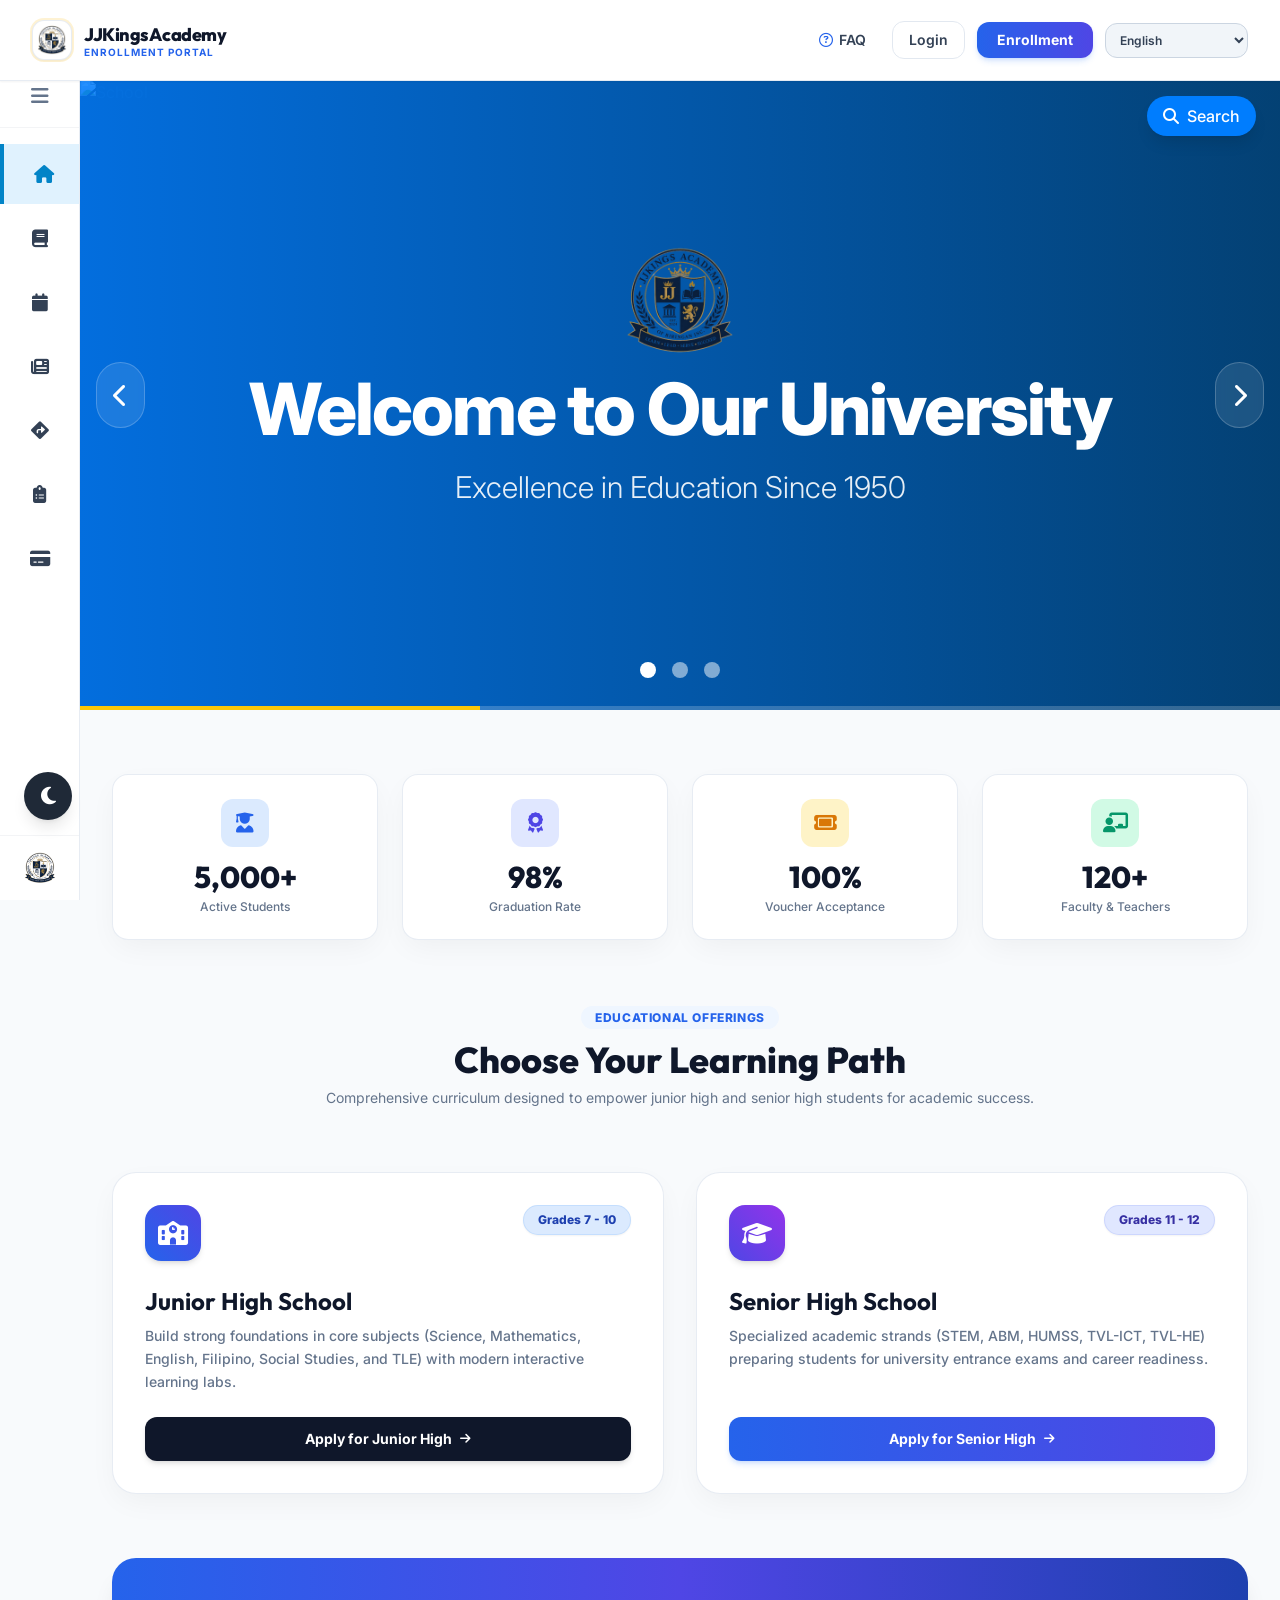
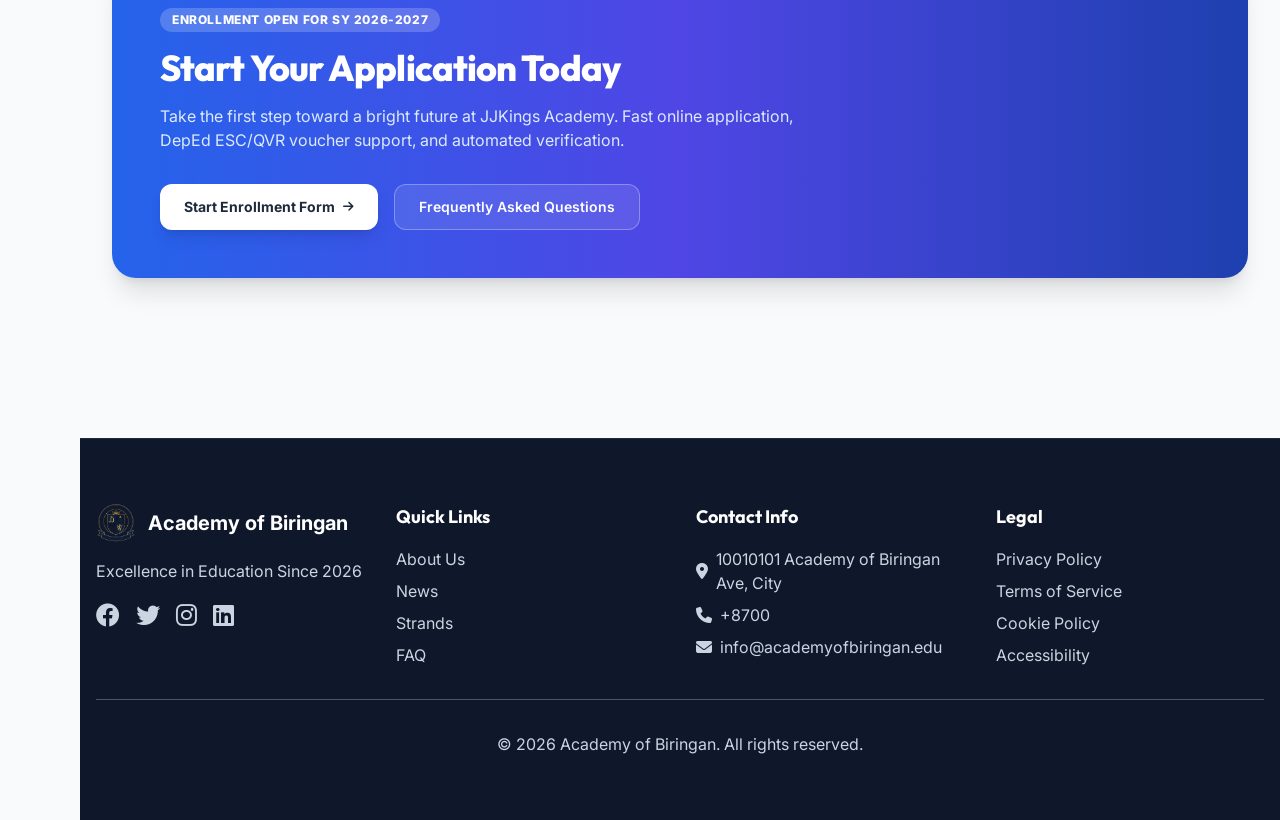
==== commit 848cbc2c: "Add files via upload" ====
--- a/index.html
+++ b/index.html
@@ -5,10 +5,17 @@
     <meta name="viewport" content="width=device-width, initial-scale=1.0" />
     <title>Enrollment System</title>
     <script>
+      tailwind = {
+        darkMode: 'class'
+      };
       (function() {
         const isDark = localStorage.getItem('darkMode') === 'enabled';
         if (isDark) {
           document.documentElement.classList.add('dark-mode');
+          document.documentElement.classList.add('dark');
+        } else {
+          document.documentElement.classList.remove('dark-mode');
+          document.documentElement.classList.remove('dark');
         }
       })();
     </script>
@@ -22,65 +29,80 @@
     <!-- Welcome Page Navigation -->
     <nav
       id="welcomeNav"
-      class="bg-blue-600 shadow-lg fixed top-0 left-0 right-0 z-50"
+      class="glass-nav fixed top-0 left-0 right-0 z-50 transition-all duration-300 shadow-sm"
     >
-      <div class="max-w-7xl mx-auto px-4">
-        <div class="flex justify-center items-center py-4 space-x-4">
-          <div class="flex items-center space-x-3">
-            <img src="img/new-logo.png" alt="Academy of Biringan Logo" class="h-10 w-auto" />
-            <span class="text-white font-bold text-xl">JJKings Academy of Biringan</span>
-          </div>
-          <button
-            onclick="showFAQModal()"
-            class="bg-white text-[#007dfe] px-4 py-2 rounded-lg hover:bg-gray-100 transition font-bold"
-          >
-            FAQ
-          </button>
-          <button
-            id="navLoginBtn"
-            onclick="showLoginModal()"
-            class="bg-white text-[#004b87] px-4 py-2 rounded-lg hover:bg-gray-100 transition font-bold"
-          >
-            Login
-          </button>
-          <button
-            id="navLogoutBtn"
-            onclick="showLogoutConfirmation()"
-            class="bg-red-500 text-white px-4 py-2 rounded-lg hover:bg-red-600 transition font-bold hidden"
-          >
-            Logout
-          </button>
-          <button
-            id="navEnrollBtn"
-            onclick="window.location.href='register.html'"
-            class="bg-[#fbc707] text-[#004b87] px-4 py-2 rounded-lg hover:bg-[#e5b500] transition font-bold"
-          >
-            Enrollment
-          </button>
-          <select
-            id="languageSelect"
-            class="bg-blue-700 text-white px-3 py-2 rounded-lg border-none cursor-pointer"
-            onchange="changeLanguage(this.value)"
-          >
-            <option value="en">English</option>
-            <option value="id">Bahasa Indonesia</option>
-            <option value="zh">中文</option>
-            <option value="ar">العربية</option>
-            <option value="es">Español</option>
-            <option value="fr">Français</option>
-            <option value="de">Deutsch</option>
-            <option value="ja">日本語</option>
-            <option value="ko">한국어</option>
-            <option value="pt">Português</option>
-            <option value="ru">Русский</option>
-            <option value="hi">हिन्दी</option>
-            <option value="th">ไทย</option>
-            <option value="vi">Tiếng Việt</option>
-            <option value="tl">Filipino</option>
-            <option value="ceb">Cebuano</option>
-            <option value="ilo">Ilocano</option>
-            <option value="hil">Hiligaynon</option>
-          </select>
+      <div class="max-w-7xl mx-auto px-4 sm:px-6 lg:px-8">
+        <div class="flex justify-between items-center h-16 sm:h-20">
+          <!-- Brand Logo & Title -->
+          <div class="flex items-center space-x-3 cursor-pointer" onclick="showSection('home')">
+            <div class="w-10 h-10 rounded-xl bg-white shadow-sm border border-slate-200 p-1 flex items-center justify-center ring-2 ring-amber-400/20">
+              <img src="img/new-logo.png" alt="Academy Logo" class="h-8 w-auto object-contain" />
+            </div>
+            <div class="flex flex-col">
+              <span class="font-heading font-extrabold text-slate-900 dark:text-white text-lg tracking-tight">JJKings Academy</span>
+              <span class="text-[10px] font-bold text-blue-600 dark:text-blue-400 uppercase tracking-widest -mt-1">Enrollment Portal</span>
+            </div>
+          </div>
+
+          <!-- Navigation Actions -->
+          <div class="flex items-center space-x-2 sm:space-x-3">
+            <button
+              onclick="showFAQModal()"
+              class="hidden sm:inline-flex items-center gap-1.5 px-3.5 py-2 rounded-xl text-slate-700 hover:bg-slate-100 transition font-semibold text-sm"
+            >
+              <i class="far fa-circle-question text-blue-600"></i> FAQ
+            </button>
+
+            <button
+              id="navLoginBtn"
+              onclick="showLoginModal()"
+              class="px-4 py-2 rounded-xl text-slate-700 hover:bg-slate-100 transition font-semibold text-sm border border-slate-200"
+            >
+              Login
+            </button>
+
+            <button
+              id="navLogoutBtn"
+              onclick="showLogoutConfirmation()"
+              class="bg-red-500 text-white px-4 py-2 rounded-xl hover:bg-red-600 transition font-semibold text-sm hidden shadow-sm"
+            >
+              Logout
+            </button>
+
+            <button
+              id="navEnrollBtn"
+              onclick="window.location.href='register.html'"
+              class="bg-gradient-to-r from-blue-600 to-indigo-600 hover:from-blue-700 hover:to-indigo-700 text-white px-5 py-2 rounded-xl transition font-bold text-sm shadow-md shadow-blue-500/20 hover:scale-[1.02] active:scale-[0.98] flex items-center gap-1.5"
+            >
+              <span>Enrollment</span>
+              <i class="fas fa-arrow-right text-xs"></i>
+            </button>
+
+            <select
+              id="languageSelect"
+              class="bg-slate-100 dark:bg-slate-800 text-slate-700 dark:text-slate-200 text-xs font-semibold px-2.5 py-2 rounded-xl border border-slate-200 dark:border-slate-700 cursor-pointer focus:outline-none focus:ring-2 focus:ring-blue-500/20"
+              onchange="changeLanguage(this.value)"
+            >
+              <option value="en">English</option>
+              <option value="id">Bahasa Indonesia</option>
+              <option value="zh">中文</option>
+              <option value="ar">العربية</option>
+              <option value="es">Español</option>
+              <option value="fr">Français</option>
+              <option value="de">Deutsch</option>
+              <option value="ja">日本語</option>
+              <option value="ko">한국어</option>
+              <option value="pt">Português</option>
+              <option value="ru">Русский</option>
+              <option value="hi">हिन्दी</option>
+              <option value="th">ไทย</option>
+              <option value="vi">Tiếng Việt</option>
+              <option value="tl">Filipino</option>
+              <option value="ceb">Cebuano</option>
+              <option value="ilo">Ilocano</option>
+              <option value="hil">Hiligaynon</option>
+            </select>
+          </div>
         </div>
       </div>
     </nav>
@@ -238,7 +260,7 @@
                       <img
                         src="img/new-logo.png"
                         alt="Academy Logo"
-                        class="h-36 w-auto mx-auto mb-4 animate-pulse object-contain"
+                        class="h-20 sm:h-28 w-auto mx-auto mb-4 animate-pulse object-contain"
                       />
                     <h1
                       class="text-5xl md:text-7xl font-extrabold mb-6 tracking-tight"
@@ -265,53 +287,34 @@
                   class="absolute inset-0 bg-gradient-to-r from-[#004b87]/85 to-[#007dfe]/80 pointer-events-none"
                 ></div>
                 <div
-                  class="absolute inset-0 flex items-center justify-between px-8 md:px-16 z-10 pointer-events-none"
+                  class="absolute inset-0 flex items-center justify-center z-10 pointer-events-none"
                 >
                   <div
-                    class="text-white max-w-4xl relative z-20 pointer-events-none"
+                    class="text-center text-white px-4 max-w-4xl relative z-20 pointer-events-none"
                   >
-                    <div class="mb-6">
+                    <div class="mb-4">
                       <i
-                        class="fas fa-users text-[#fbc707] text-6xl mb-4 animate-pulse"
+                        class="fas fa-users text-[#fbc707] text-5xl mb-2 animate-pulse"
                       ></i>
                     </div>
                     <h1
-                      class="text-5xl md:text-7xl font-extrabold mb-6 tracking-tight"
-                      style="font-family: &quot;Inter&quot;, sans-serif"
+                      class="text-4xl md:text-6xl font-extrabold mb-3 tracking-tight font-heading"
                     >
                       Join Our Community
                     </h1>
-                    <p class="text-xl md:text-3xl font-light mb-6 opacity-90">
-                      Learn, Grow, and Succeed Together
+                    <p class="text-lg md:text-2xl font-light mb-6 opacity-90">
+                      Learn, Grow, and Succeed Together with Mythical-Class Facilities
                     </p>
-                    <div class="my-8 py-4 border-t border-b border-white/30">
-                      <i
-                        class="fas fa-book text-[#fbc707] text-5xl mb-4 animate-pulse"
-                      ></i>
-                      <h2
-                        class="text-4xl md:text-5xl font-extrabold mb-4 tracking-tight"
-                        style="font-family: &quot;Inter&quot;, sans-serif"
+                    <div class="pt-2">
+                      <button
+                        id="enrollNowButton"
+                        onclick="window.location.href='register.html'"
+                        class="bg-[#fbc707] text-[#004b87] px-10 py-4 rounded-2xl text-xl font-bold hover:bg-[#e5b500] transition transform hover:scale-105 shadow-2xl cursor-pointer pointer-events-auto inline-flex items-center gap-2"
                       >
-                        Mythical-Class Facilities
-                      </h2>
-                      <p class="text-xl md:text-2xl font-light opacity-90">
-                        Modern Academy with State-of-the-Art Resources
-                      </p>
+                        <i class="fas fa-user-plus"></i>
+                        <span>Enroll Now!</span>
+                      </button>
                     </div>
-                  </div>
-                  <div class="z-30 pointer-events-none flex flex-col gap-4">
-                    <button
-                      id="enrollNowButton"
-                      class="bg-[#fbc707] text-[#004b87] px-10 py-4 rounded-2xl text-xl font-bold hover:bg-[#e5b500] transition transform hover:scale-105 shadow-2xl cursor-pointer pointer-events-auto"
-                    >
-                      <i class="fas fa-user-plus mr-2"></i>Enroll Now!
-                    </button>
-                    <button
-                      onclick="window.location.href='register.html'"
-                      class="bg-white/20 backdrop-blur-sm text-white px-10 py-4 rounded-2xl text-xl font-semibold hover:bg-white/30 transition border-2 border-white/30 cursor-pointer pointer-events-auto"
-                    >
-                      <i class="fas fa-user-plus mr-2"></i>Enroll Now
-                    </button>
                   </div>
                 </div>
               </div>
@@ -397,6 +400,115 @@
             </button>
           </div>
         </section>
+
+        <!-- Quick Features & Learning Paths Section -->
+        <section class="max-w-7xl mx-auto px-4 sm:px-6 lg:px-8 py-16 space-y-16">
+          
+          <!-- Key Statistics Counter Cards -->
+          <div class="grid grid-cols-2 md:grid-cols-4 gap-6">
+            <div class="glass-card rounded-2xl p-6 text-center transform hover:-translate-y-1 transition duration-300">
+              <div class="w-12 h-12 rounded-xl bg-blue-100 dark:bg-blue-900/30 text-blue-600 dark:text-blue-400 flex items-center justify-center mx-auto mb-3 text-xl">
+                <i class="fas fa-user-graduate"></i>
+              </div>
+              <h3 class="font-heading text-3xl font-extrabold text-slate-900 dark:text-white">5,000+</h3>
+              <p class="text-xs font-medium text-slate-500 dark:text-slate-400 mt-1">Active Students</p>
+            </div>
+            
+            <div class="glass-card rounded-2xl p-6 text-center transform hover:-translate-y-1 transition duration-300">
+              <div class="w-12 h-12 rounded-xl bg-indigo-100 dark:bg-indigo-900/30 text-indigo-600 dark:text-indigo-400 flex items-center justify-center mx-auto mb-3 text-xl">
+                <i class="fas fa-award"></i>
+              </div>
+              <h3 class="font-heading text-3xl font-extrabold text-slate-900 dark:text-white">98%</h3>
+              <p class="text-xs font-medium text-slate-500 dark:text-slate-400 mt-1">Graduation Rate</p>
+            </div>
+
+            <div class="glass-card rounded-2xl p-6 text-center transform hover:-translate-y-1 transition duration-300">
+              <div class="w-12 h-12 rounded-xl bg-amber-100 dark:bg-amber-900/30 text-amber-600 dark:text-amber-400 flex items-center justify-center mx-auto mb-3 text-xl">
+                <i class="fas fa-ticket"></i>
+              </div>
+              <h3 class="font-heading text-3xl font-extrabold text-slate-900 dark:text-white">100%</h3>
+              <p class="text-xs font-medium text-slate-500 dark:text-slate-400 mt-1">Voucher Acceptance</p>
+            </div>
+
+            <div class="glass-card rounded-2xl p-6 text-center transform hover:-translate-y-1 transition duration-300">
+              <div class="w-12 h-12 rounded-xl bg-emerald-100 dark:bg-emerald-900/30 text-emerald-600 dark:text-emerald-400 flex items-center justify-center mx-auto mb-3 text-xl">
+                <i class="fas fa-chalkboard-teacher"></i>
+              </div>
+              <h3 class="font-heading text-3xl font-extrabold text-slate-900 dark:text-white">120+</h3>
+              <p class="text-xs font-medium text-slate-500 dark:text-slate-400 mt-1">Faculty & Teachers</p>
+            </div>
+          </div>
+
+          <!-- Academic Level Highlights -->
+          <div class="text-center max-w-3xl mx-auto mb-10">
+            <span class="px-3.5 py-1 rounded-full text-xs font-extrabold bg-blue-50 text-blue-600 dark:bg-blue-900/30 dark:text-blue-400 uppercase tracking-wider">Educational Offerings</span>
+            <h2 class="font-heading text-3xl sm:text-4xl font-extrabold text-slate-900 dark:text-white mt-3">Choose Your Learning Path</h2>
+            <p class="text-slate-500 dark:text-slate-400 text-sm mt-2">Comprehensive curriculum designed to empower junior high and senior high students for academic success.</p>
+          </div>
+
+          <div class="grid md:grid-cols-2 gap-8">
+            <!-- Junior High School Card -->
+            <div class="glass-card rounded-3xl p-8 hover:shadow-xl transition-all duration-300 flex flex-col justify-between border border-slate-200/80">
+              <div>
+                <div class="flex justify-between items-start mb-6">
+                  <div class="w-14 h-14 rounded-2xl bg-gradient-to-tr from-blue-600 to-indigo-600 text-white flex items-center justify-center text-2xl shadow-md">
+                    <i class="fas fa-school"></i>
+                  </div>
+                  <span class="px-3.5 py-1.5 rounded-full text-xs font-extrabold bg-blue-100 text-blue-800 border border-blue-200/80 shadow-sm">Grades 7 - 10</span>
+                </div>
+                <h3 class="font-heading text-2xl font-bold text-slate-900 mb-2">Junior High School</h3>
+                <p class="text-slate-700 text-sm leading-relaxed mb-6 font-medium">
+                  Build strong foundations in core subjects (Science, Mathematics, English, Filipino, Social Studies, and TLE) with modern interactive learning labs.
+                </p>
+              </div>
+              <button onclick="window.location.href='register.html'" class="w-full py-3 rounded-xl bg-slate-900 hover:bg-blue-600 text-white font-bold text-sm transition flex items-center justify-center gap-2 group shadow-md">
+                <span>Apply for Junior High</span>
+                <i class="fas fa-arrow-right text-xs group-hover:translate-x-1 transition-transform"></i>
+              </button>
+            </div>
+
+            <!-- Senior High School Card -->
+            <div class="glass-card rounded-3xl p-8 hover:shadow-xl transition-all duration-300 flex flex-col justify-between border border-slate-200/80">
+              <div>
+                <div class="flex justify-between items-start mb-6">
+                  <div class="w-14 h-14 rounded-2xl bg-gradient-to-tr from-indigo-600 to-purple-600 text-white flex items-center justify-center text-2xl shadow-md">
+                    <i class="fas fa-graduation-cap"></i>
+                  </div>
+                  <span class="px-3.5 py-1.5 rounded-full text-xs font-extrabold bg-indigo-100 text-indigo-800 border border-indigo-200/80 shadow-sm">Grades 11 - 12</span>
+                </div>
+                <h3 class="font-heading text-2xl font-bold text-slate-900 mb-2">Senior High School</h3>
+                <p class="text-slate-700 text-sm leading-relaxed mb-6 font-medium">
+                  Specialized academic strands (STEM, ABM, HUMSS, TVL-ICT, TVL-HE) preparing students for university entrance exams and career readiness.
+                </p>
+              </div>
+              <button onclick="window.location.href='register.html'" class="w-full py-3 rounded-xl bg-gradient-to-r from-blue-600 to-indigo-600 hover:from-blue-700 hover:to-indigo-700 text-white font-bold text-sm transition flex items-center justify-center gap-2 group shadow-md shadow-blue-500/20">
+                <span>Apply for Senior High</span>
+                <i class="fas fa-arrow-right text-xs group-hover:translate-x-1 transition-transform"></i>
+              </button>
+            </div>
+          </div>
+
+          <!-- Direct Enrollment Callout Banner -->
+          <div class="relative rounded-3xl bg-gradient-to-r from-blue-600 via-indigo-600 to-blue-800 p-8 sm:p-12 text-white overflow-hidden shadow-xl">
+            <div class="relative z-10 max-w-2xl">
+              <span class="px-3 py-1 rounded-full text-xs font-extrabold bg-white/20 backdrop-blur-sm uppercase tracking-wider mb-4 inline-block">Enrollment Open for SY 2026-2027</span>
+              <h2 class="font-heading text-3xl sm:text-4xl font-extrabold tracking-tight mb-4">Start Your Application Today</h2>
+              <p class="text-blue-100 text-sm sm:text-base mb-8 leading-relaxed">
+                Take the first step toward a bright future at JJKings Academy. Fast online application, DepEd ESC/QVR voucher support, and automated verification.
+              </p>
+              <div class="flex flex-wrap gap-4">
+                <button onclick="window.location.href='register.html'" class="bg-white text-blue-600 hover:bg-slate-100 font-bold px-6 py-3 rounded-xl text-sm transition shadow-lg flex items-center gap-2">
+                  <span>Start Enrollment Form</span>
+                  <i class="fas fa-arrow-right text-xs"></i>
+                </button>
+                <button onclick="showFAQModal()" class="bg-white/10 hover:bg-white/20 border border-white/30 font-semibold px-6 py-3 rounded-xl text-sm transition">
+                  Frequently Asked Questions
+                </button>
+              </div>
+            </div>
+          </div>
+
+        </section>
       </div>
 
       <!-- News Tab Content -->
@@ -1813,7 +1925,7 @@
 
 
       <!-- Footer -->
-      <footer class="bg-[#004b87] text-white py-12 mt-8">
+      <footer class="bg-slate-900 dark:bg-slate-950 text-white py-16 mt-16 sm:mt-24 border-t border-slate-800">
         <div class="max-w-7xl mx-auto px-4">
           <div class="grid md:grid-cols-4 gap-8">
             <div>
--- a/css/styles.css
+++ b/css/styles.css
@@ -1,5 +1,250 @@
+@import url('https://fonts.googleapis.com/css2?family=Inter:wght@300;400;500;600;700;800&family=Outfit:wght@400;500;600;700;800&display=swap');
+
+:root {
+    --font-heading: 'Outfit', -apple-system, BlinkMacSystemFont, sans-serif;
+    --font-body: 'Inter', -apple-system, BlinkMacSystemFont, sans-serif;
+    --primary: #007dfe;
+    --primary-hover: #0060c7;
+    --primary-gradient: linear-gradient(135deg, #007dfe 0%, #6366f1 100%);
+    --accent-gradient: linear-gradient(135deg, #fbc707 0%, #e5b500 100%);
+}
+
 body {
+    font-family: var(--font-body);
     transition: background-color 0.3s ease, color 0.3s ease;
+}
+
+h1, h2, h3, h4, .font-heading {
+    font-family: var(--font-heading);
+}
+
+/* Glassmorphism & Visual Utilities */
+.glass-nav {
+    background: rgba(255, 255, 255, 0.95);
+    backdrop-filter: blur(16px);
+    -webkit-backdrop-filter: blur(16px);
+    border-bottom: 1px solid rgba(226, 232, 240, 0.8);
+    box-shadow: 0 4px 15px rgba(0, 0, 0, 0.03);
+}
+
+.dark-mode .glass-nav {
+    background: rgba(15, 23, 42, 0.9) !important;
+    border-bottom-color: rgba(51, 65, 85, 0.8) !important;
+}
+
+.glass-card {
+    background: rgba(255, 255, 255, 0.9);
+    backdrop-filter: blur(12px);
+    -webkit-backdrop-filter: blur(12px);
+    border: 1px solid rgba(226, 232, 240, 0.8);
+    box-shadow: 0 10px 30px -5px rgba(0, 0, 0, 0.05);
+}
+
+/* Explicit Dark Mode Overrides */
+.dark-mode .glass-nav {
+    background: rgba(15, 23, 42, 0.9) !important;
+    border-bottom-color: rgba(51, 65, 85, 0.8) !important;
+}
+
+.dark-mode .glass-card {
+    background: rgba(30, 41, 59, 0.85) !important;
+    border-color: rgba(51, 65, 85, 0.8) !important;
+    box-shadow: 0 10px 30px -5px rgba(0, 0, 0, 0.3) !important;
+}
+
+/* ══════════════════════════════════════════════════════════════════════════
+   GLOBAL HIGH-CONTRAST LIGHT MODE & MEDIA QUERY OVERRIDES
+   Ensures 100% crisp visibility for all text, headings, cards, and footer in Light Mode
+   ══════════════════════════════════════════════════════════════════════════ */
+
+html:not(.dark-mode) {
+    color-scheme: light !important;
+}
+
+html:not(.dark-mode) body {
+    background-color: #f8fafc !important;
+    color: #1e293b !important;
+}
+
+/* 1. Global Light Mode Text & Heading Contrast Overrides */
+html:not(.dark-mode) .text-slate-900,
+html:not(.dark-mode) .text-slate-800,
+html:not(.dark-mode) .text-gray-900,
+html:not(.dark-mode) .text-gray-800 {
+    color: #0f172a !important;
+}
+
+html:not(.dark-mode) .text-slate-700,
+html:not(.dark-mode) .text-gray-700 {
+    color: #334155 !important;
+}
+
+html:not(.dark-mode) .text-slate-600,
+html:not(.dark-mode) .text-slate-500,
+html:not(.dark-mode) .text-gray-600,
+html:not(.dark-mode) .text-gray-500 {
+    color: #64748b !important;
+}
+
+html:not(.dark-mode) .text-slate-400,
+html:not(.dark-mode) .text-gray-400 {
+    color: #94a3b8 !important;
+}
+
+/* 2. White Cards & Glass Surfaces in Light Mode */
+html:not(.dark-mode) .bg-white,
+html:not(.dark-mode) .glass-card {
+    background-color: #ffffff !important;
+    border-color: rgba(226, 232, 240, 0.8) !important;
+    color: #1e293b !important;
+}
+
+html:not(.dark-mode) .bg-white h1,
+html:not(.dark-mode) .bg-white h2,
+html:not(.dark-mode) .bg-white h3,
+html:not(.dark-mode) .bg-white h4,
+html:not(.dark-mode) .bg-white .font-heading,
+html:not(.dark-mode) .glass-card h1,
+html:not(.dark-mode) .glass-card h2,
+html:not(.dark-mode) .glass-card h3,
+html:not(.dark-mode) .glass-card h4,
+html:not(.dark-mode) .glass-card .font-heading {
+    color: #0f172a !important;
+}
+
+html:not(.dark-mode) .bg-white p,
+html:not(.dark-mode) .glass-card p:not(.text-blue-600):not(.text-emerald-600):not(.text-indigo-600) {
+    color: #64748b !important;
+}
+
+/* 3. Top Header Navigation Contrast */
+html:not(.dark-mode) #welcomeNav {
+    background-color: rgba(255, 255, 255, 0.95) !important;
+    border-bottom: 1px solid rgba(226, 232, 240, 0.8) !important;
+}
+
+html:not(.dark-mode) #welcomeNav span.font-heading {
+    color: #0f172a !important;
+}
+
+html:not(.dark-mode) #welcomeNav button:not(#navEnrollBtn):not(#navLogoutBtn) {
+    color: #334155 !important;
+}
+
+html:not(.dark-mode) #welcomeNav button:not(#navEnrollBtn):not(#navLogoutBtn):hover {
+    background-color: #eff6ff !important;
+    color: #0284c7 !important;
+    border-color: #93c5fd !important;
+}
+
+html:not(.dark-mode) #welcomeNav #languageSelect {
+    background-color: #f1f5f9 !important;
+    color: #334155 !important;
+    border-color: #cbd5e1 !important;
+}
+
+.dark-mode #welcomeNav button:not(#navEnrollBtn):not(#navLogoutBtn) {
+    color: #e2e8f0 !important;
+}
+
+/* ══════════════════════════════════════════════════════════════════════════
+   ENROLLMENT FORM & STEPPER DESIGN ENHANCEMENTS
+   ══════════════════════════════════════════════════════════════════════════ */
+
+#registerModalForm input[type="text"],
+#registerModalForm input[type="email"],
+#registerModalForm input[type="tel"],
+#registerModalForm input[type="date"],
+#registerModalForm input[type="number"],
+#registerModalForm input[type="file"],
+#registerModalForm textarea,
+#registerModalForm select {
+    border-radius: 0.75rem !important;
+    border: 1px solid #cbd5e1 !important;
+    padding: 0.75rem 1rem !important;
+    font-size: 0.875rem !important;
+    font-weight: 500 !important;
+    color: #0f172a !important;
+    background-color: #ffffff !important;
+    transition: all 0.2s ease-in-out !important;
+    box-shadow: 0 1px 2px rgba(0, 0, 0, 0.02) !important;
+}
+
+#registerModalForm input:focus,
+#registerModalForm textarea:focus,
+#registerModalForm select:focus {
+    border-color: #007dfe !important;
+    box-shadow: 0 0 0 4px rgba(0, 125, 254, 0.12) !important;
+    outline: none !important;
+}
+
+#registerModalForm label {
+    font-size: 0.75rem !important;
+    font-weight: 700 !important;
+    color: #475569 !important;
+    text-transform: uppercase !important;
+    letter-spacing: 0.05em !important;
+    margin-bottom: 0.375rem !important;
+}
+
+/* Stepper Active / Complete Indicators */
+.step-circle {
+    box-shadow: 0 4px 12px rgba(0, 0, 0, 0.05);
+    transition: all 0.3s cubic-bezier(0.4, 0, 0.2, 1) !important;
+}
+
+.step-circle.bg-indigo-600,
+.step-circle.bg-blue-600 {
+    background: linear-gradient(135deg, #007dfe 0%, #6366f1 100%) !important;
+    border-color: #e0e7ff !important;
+    box-shadow: 0 4px 15px rgba(0, 125, 254, 0.35) !important;
+}
+
+.step-circle.bg-green-600,
+.step-circle.bg-emerald-600 {
+    background: linear-gradient(135deg, #10b981 0%, #059669 100%) !important;
+    border-color: #d1fae5 !important;
+    box-shadow: 0 4px 15px rgba(16, 185, 129, 0.35) !important;
+}
+
+/* 4. Site Footer Contrast (Dark slate background with white text in ALL modes) */
+footer,
+.site-footer,
+footer.bg-slate-900 {
+    background-color: #0f172a !important;
+    color: #ffffff !important;
+}
+
+footer h1, footer h2, footer h3, footer h4, footer span, footer a, footer p, footer li, footer div {
+    color: #cbd5e1 !important;
+}
+
+footer h1, footer h2, footer h3, footer h4, footer .font-bold, footer strong, footer span.text-white {
+    color: #ffffff !important;
+}
+
+footer a:hover {
+    color: #38bdf8 !important;
+}
+
+.dark-mode footer,
+.dark-mode .site-footer {
+    background-color: #020617 !important;
+}
+
+.text-gradient {
+    background: linear-gradient(135deg, #007dfe 0%, #6366f1 100%);
+    -webkit-background-clip: text;
+    -webkit-text-fill-color: transparent;
+}
+
+@keyframes floatSlow {
+    0%, 100% { transform: translateY(0px); }
+    50% { transform: translateY(-6px); }
+}
+
+.animate-float {
+    animation: floatSlow 4s ease-in-out infinite;
 }
 
 /* Tab Navigation Styles */
@@ -342,11 +587,18 @@
 
 /* Tab Content Spacing Adjustments */
 .tab-content {
-    padding-top: 90px !important;
+    padding-top: 80px !important;
 }
 
 #home-tab {
-    padding-top: 64px !important;
+    padding-top: 80px !important;
+}
+
+@media (max-width: 639px) {
+    .tab-content,
+    #home-tab {
+        padding-top: 64px !important;
+    }
 }
 
 /* Dark Mode Slate Color Overrides for Admin Dashboard */
@@ -519,6 +771,9 @@
 .admin-dark #sectionsTab .bg-blue-50 {
     background-color: rgba(59, 130, 246, 0.1);
 }
+.admin-dark #sectionsTab .bg-gradient-to-r {
+    background: linear-gradient(to right, #0f172a, #1e293b) !important;
+}
 .admin-dark #sectionsTab .text-slate-800,
 .admin-dark #sectionsTab .text-slate-700 {
     color: #f1f5f9;
@@ -549,3 +804,13 @@
     border-color: #334155 !important;
     color: #f1f5f9 !important;
 }
+.badge {
+  display: inline-block;
+  padding: 0.25rem 0.5rem;
+  border-radius: 9999px;
+  font-size: 0.75rem;
+  font-weight: 600;
+}
+.badge-active { background-color: #d1fae5; color: #047857; }
+.badge-redeemed { background-color: #fee2e2; color: #b91c1c; }
+.badge-expired { background-color: #f3f4f6; color: #4b5563; }
